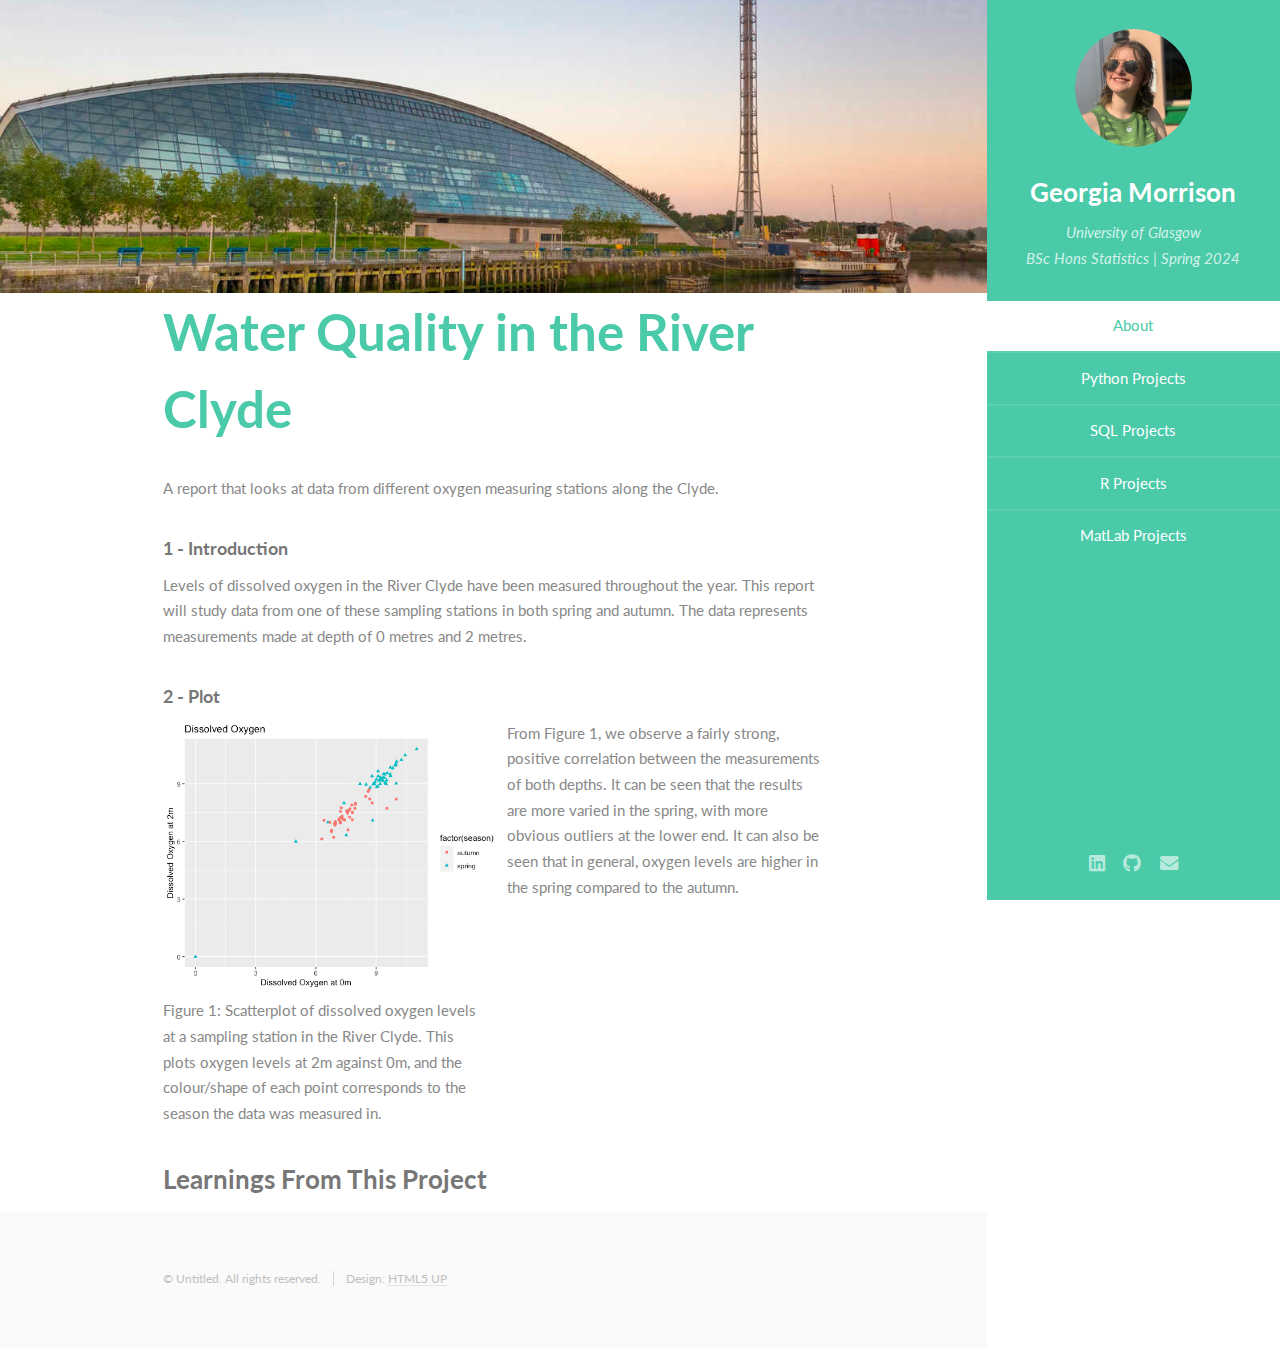
==== clyde-water-quality.html @ db546de6 "Update clyde-water-quality.html" ====
<!DOCTYPE HTML>
<!--
	Read Only by HTML5 UP
	html5up.net | @ajlkn
	Free for personal and commercial use under the CCA 3.0 license (html5up.net/license)
-->
<html>
	<head>
		<title>Coding Portfolio</title>
		<meta charset="utf-8" />
		<meta name="viewport" content="width=device-width, initial-scale=1, user-scalable=no" />
		<link rel="stylesheet" href="assets/css/main.css" />
	</head>
	<body class="is-preload">

		<!-- Header -->
			<section id="header">
				<header>
					<span class="image avatar"><img src="images/IMG_6879.jpeg" alt="" /></span>
					<h1 id="logo"><a href="#">Georgia Morrison</a></h1>
					<p>University of Glasgow<br />
					BSc Hons Statistics | Spring 2024</p>
				</header>
				<nav id="nav">
					<ul>
						<li><a href="index.html" class="active">About</a></li>
						<li><a href="index.html">Python Projects</a></li>
						<li><a href="index.html">SQL Projects</a></li>
						<li><a href="index.html">R Projects</a></li>
						<li><a href="index.html">MatLab Projects</a></li>
					</ul>
				</nav>
				<footer>
					<ul class="icons">
						<li><a href="https://www.linkedin.com/in/georgia-morrison-3302131ba/" class="icon brands fa-linkedin"><span class="label">LinkedIn</span></a></li>
						<li><a href="https://github.com/georgia-morrison" class="icon brands fa-github"><span class="label">Github</span></a></li>
						<li><a href="mailto:georgia.morrison25@icloud.com" class="icon solid fa-envelope"><span class="label">Email</span></a></li>
					</ul>
				</footer>
			</section>

		<!-- Wrapper -->
			<div id="wrapper">

				<!-- Main -->
					<div id="main">

						<!-- One -->
							<div class="image main" data-position="center">
								<img src="images/clyde.jpg" alt="" />
							</div>
							<div class="container">
								<header class="major">
									<h2>Water Quality in the River Clyde</h2>
								</header>
								<p>A report that looks at data from different oxygen measuring stations along the Clyde.</p>
                
								<h4>1 - Introduction</h4>
								<p>Levels of dissolved oxygen in the River Clyde have been measured throughout the year. This report will study data from one of these sampling stations in both spring and autumn. The data represents measurements made at depth of 0 metres and 2 metres.</p>
								
								<h4>2 - Plot</h4>
								<div style="width: 100%; overflow: hidden;">
								     <div style="width: 48%; float: left;"> 
									     <img height=270 src="images/0m by 2m.png">
									     <p>Figure 1: Scatterplot of dissolved oxygen levels at a sampling station in the River Clyde. This plots oxygen levels at 2m against 0m, and the colour/shape of each point corresponds to the season the data was measured in.</p>
									</div>
								     <div style="margin-left: 52%;"> 
									     <p>From Figure 1, we observe a fairly strong, positive correlation between the measurements of both depths. It can be seen that the results are more varied in the spring, with more obvious outliers at the lower end. It can also be seen that in general, oxygen levels are higher in the spring compared to the autumn.</p>
									 </div>
								</div>
								
	
								<h3>Learnings From This Project</h3>
								
							</div>
						</section>

						
			

						<!-- Five -->
						<!--
							<section id="five">
								<div class="container">
									<h3>Elements</h3>

									<section>
										<h4>Text</h4>
										<p>This is <b>bold</b> and this is <strong>strong</strong>. This is <i>italic</i> and this is <em>emphasized</em>.
										This is <sup>superscript</sup> text and this is <sub>subscript</sub> text.
										This is <u>underlined</u> and this is code: <code>for (;;) { ... }</code>. Finally, <a href="#">this is a link</a>.</p>
										<hr />
										<header>
											<h4>Heading with a Subtitle</h4>
											<p>Lorem ipsum dolor sit amet nullam id egestas urna aliquam</p>
										</header>
										<p>Nunc lacinia ante nunc ac lobortis. Interdum adipiscing gravida odio porttitor sem non mi integer non faucibus ornare mi ut ante amet placerat aliquet. Volutpat eu sed ante lacinia sapien lorem accumsan varius montes viverra nibh in adipiscing blandit tempus accumsan.</p>
										<header>
											<h5>Heading with a Subtitle</h5>
											<p>Lorem ipsum dolor sit amet nullam id egestas urna aliquam</p>
										</header>
										<p>Nunc lacinia ante nunc ac lobortis. Interdum adipiscing gravida odio porttitor sem non mi integer non faucibus ornare mi ut ante amet placerat aliquet. Volutpat eu sed ante lacinia sapien lorem accumsan varius montes viverra nibh in adipiscing blandit tempus accumsan.</p>
										<hr />
										<h2>Heading Level 2</h2>
										<h3>Heading Level 3</h3>
										<h4>Heading Level 4</h4>
										<h5>Heading Level 5</h5>
										<h6>Heading Level 6</h6>
										<hr />
										<h5>Blockquote</h5>
										<blockquote>Fringilla nisl. Donec accumsan interdum nisi, quis tincidunt felis sagittis eget tempus euismod. Vestibulum ante ipsum primis in faucibus vestibulum. Blandit adipiscing eu felis iaculis volutpat ac adipiscing accumsan faucibus. Vestibulum ante ipsum primis in faucibus lorem ipsum dolor sit amet nullam adipiscing eu felis.</blockquote>
										<h5>Preformatted</h5>
										<pre><code>i = 0;

while (!deck.isInOrder()) {
    print 'Iteration ' + i;
    deck.shuffle();
    i++;
}

print 'It took ' + i + ' iterations to sort the deck.';</code></pre>
									</section>

									<section>
										<h4>Lists</h4>
										<div class="row">
											<div class="col-6 col-12-xsmall">
												<h5>Unordered</h5>
												<ul>
													<li>Dolor pulvinar etiam magna etiam.</li>
													<li>Sagittis adipiscing lorem eleifend.</li>
													<li>Felis enim feugiat dolore viverra.</li>
												</ul>
												<h5>Alternate</h5>
												<ul class="alt">
													<li>Dolor pulvinar etiam magna etiam.</li>
													<li>Sagittis adipiscing lorem eleifend.</li>
													<li>Felis enim feugiat dolore viverra.</li>
												</ul>
											</div>
											<div class="col-6 col-12-xsmall">
												<h5>Ordered</h5>
												<ol>
													<li>Dolor pulvinar etiam magna etiam.</li>
													<li>Etiam vel felis at lorem sed viverra.</li>
													<li>Felis enim feugiat dolore viverra.</li>
													<li>Dolor pulvinar etiam magna etiam.</li>
													<li>Etiam vel felis at lorem sed viverra.</li>
													<li>Felis enim feugiat dolore viverra.</li>
												</ol>
												<h5>Icons</h5>
												<ul class="icons">
													<li><a href="#" class="icon brands fa-twitter"><span class="label">Twitter</span></a></li>
													<li><a href="#" class="icon brands fa-facebook-f"><span class="label">Facebook</span></a></li>
													<li><a href="#" class="icon brands fa-instagram"><span class="label">Instagram</span></a></li>
													<li><a href="#" class="icon brands fa-github"><span class="label">Github</span></a></li>
													<li><a href="#" class="icon brands fa-dribbble"><span class="label">Dribbble</span></a></li>
													<li><a href="#" class="icon brands fa-tumblr"><span class="label">Tumblr</span></a></li>
												</ul>
											</div>
										</div>
										<h5>Actions</h5>
										<ul class="actions">
											<li><a href="#" class="button primary">Default</a></li>
											<li><a href="#" class="button">Default</a></li>
											<li><a href="#" class="button alt">Default</a></li>
										</ul>
										<ul class="actions small">
											<li><a href="#" class="button primary small">Small</a></li>
											<li><a href="#" class="button small">Small</a></li>
											<li><a href="#" class="button alt small">Small</a></li>
										</ul>
										<div class="row">
											<div class="col-3 col-6-medium col-12-xsmall">
												<ul class="actions stacked">
													<li><a href="#" class="button primary">Default</a></li>
													<li><a href="#" class="button">Default</a></li>
													<li><a href="#" class="button alt">Default</a></li>
												</ul>
											</div>
											<div class="col-3 col-6 col-12-xsmall">
												<ul class="actions stacked">
													<li><a href="#" class="button primary small">Small</a></li>
													<li><a href="#" class="button small">Small</a></li>
													<li><a href="#" class="button alt small">Small</a></li>
												</ul>
											</div>
											<div class="col-3 col-6-medium col-12-xsmall">
												<ul class="actions stacked">
													<li><a href="#" class="button primary fit">Default</a></li>
													<li><a href="#" class="button fit">Default</a></li>
													<li><a href="#" class="button alt fit">Default</a></li>
												</ul>
											</div>
											<div class="col-3 col-6-medium col-12-xsmall">
												<ul class="actions stacked">
													<li><a href="#" class="button primary small fit">Small</a></li>
													<li><a href="#" class="button small fit">Small</a></li>
													<li><a href="#" class="button alt small fit">Small</a></li>
												</ul>
											</div>
										</div>
									</section>

									<section>
										<h4>Table</h4>
										<h5>Default</h5>
										<div class="table-wrapper">
											<table>
												<thead>
													<tr>
														<th>Name</th>
														<th>Description</th>
														<th>Price</th>
													</tr>
												</thead>
												<tbody>
													<tr>
														<td>Item One</td>
														<td>Ante turpis integer aliquet porttitor.</td>
														<td>29.99</td>
													</tr>
													<tr>
														<td>Item Two</td>
														<td>Vis ac commodo adipiscing arcu aliquet.</td>
														<td>19.99</td>
													</tr>
													<tr>
														<td>Item Three</td>
														<td> Morbi faucibus arcu accumsan lorem.</td>
														<td>29.99</td>
													</tr>
													<tr>
														<td>Item Four</td>
														<td>Vitae integer tempus condimentum.</td>
														<td>19.99</td>
													</tr>
													<tr>
														<td>Item Five</td>
														<td>Ante turpis integer aliquet porttitor.</td>
														<td>29.99</td>
													</tr>
												</tbody>
												<tfoot>
													<tr>
														<td colspan="2"></td>
														<td>100.00</td>
													</tr>
												</tfoot>
											</table>
										</div>

										<h5>Alternate</h5>
										<div class="table-wrapper">
											<table class="alt">
												<thead>
													<tr>
														<th>Name</th>
														<th>Description</th>
														<th>Price</th>
													</tr>
												</thead>
												<tbody>
													<tr>
														<td>Item One</td>
														<td>Ante turpis integer aliquet porttitor.</td>
														<td>29.99</td>
													</tr>
													<tr>
														<td>Item Two</td>
														<td>Vis ac commodo adipiscing arcu aliquet.</td>
														<td>19.99</td>
													</tr>
													<tr>
														<td>Item Three</td>
														<td> Morbi faucibus arcu accumsan lorem.</td>
														<td>29.99</td>
													</tr>
													<tr>
														<td>Item Four</td>
														<td>Vitae integer tempus condimentum.</td>
														<td>19.99</td>
													</tr>
													<tr>
														<td>Item Five</td>
														<td>Ante turpis integer aliquet porttitor.</td>
														<td>29.99</td>
													</tr>
												</tbody>
												<tfoot>
													<tr>
														<td colspan="2"></td>
														<td>100.00</td>
													</tr>
												</tfoot>
											</table>
										</div>
									</section>

									<section>
										<h4>Buttons</h4>
										<ul class="actions">
											<li><a href="#" class="button primary">Primary</a></li>
											<li><a href="#" class="button">Default</a></li>
											<li><a href="#" class="button alt">Alternate</a></li>
										</ul>
										<ul class="actions">
											<li><a href="#" class="button primary large">Large</a></li>
											<li><a href="#" class="button">Default</a></li>
											<li><a href="#" class="button alt small">Small</a></li>
										</ul>
										<ul class="actions fit">
											<li><a href="#" class="button primary fit">Fit</a></li>
											<li><a href="#" class="button fit">Fit</a></li>
											<li><a href="#" class="button alt fit">Fit</a></li>
										</ul>
										<ul class="actions fit small">
											<li><a href="#" class="button primary fit small">Fit + Small</a></li>
											<li><a href="#" class="button fit small">Fit + Small</a></li>
											<li><a href="#" class="button alt fit small">Fit + Small</a></li>
										</ul>
										<ul class="actions">
											<li><a href="#" class="button primary icon solid fa-download">Icon</a></li>
											<li><a href="#" class="button icon solid fa-download">Icon</a></li>
											<li><a href="#" class="button alt icon solid fa-check">Icon</a></li>
										</ul>
										<ul class="actions">
											<li><span class="button primary disabled">Primary</span></li>
											<li><span class="button disabled">Default</span></li>
											<li><span class="button alt disabled">Alternate</span></li>
										</ul>
									</section>

									<section>
										<h4>Form</h4>
										<form method="post" action="#">
											<div class="row gtr-uniform">
												<div class="col-6 col-12-xsmall">
													<input type="text" name="demo-name" id="demo-name" value="" placeholder="Name" />
												</div>
												<div class="col-6 col-12-xsmall">
													<input type="email" name="demo-email" id="demo-email" value="" placeholder="Email" />
												</div>
												<div class="col-12">
													<select name="demo-category" id="demo-category">
														<option value="">- Category -</option>
														<option value="1">Manufacturing</option>
														<option value="1">Shipping</option>
														<option value="1">Administration</option>
														<option value="1">Human Resources</option>
													</select>
												</div>
												<div class="col-4 col-12-medium">
													<input type="radio" id="demo-priority-low" name="demo-priority" checked>
													<label for="demo-priority-low">Low Priority</label>
												</div>
												<div class="col-4 col-12-medium">
													<input type="radio" id="demo-priority-normal" name="demo-priority">
													<label for="demo-priority-normal">Normal Priority</label>
												</div>
												<div class="col-4 col-12-medium">
													<input type="radio" id="demo-priority-high" name="demo-priority">
													<label for="demo-priority-high">High Priority</label>
												</div>
												<div class="col-6 col-12-medium">
													<input type="checkbox" id="demo-copy" name="demo-copy">
													<label for="demo-copy">Email me a copy of this message</label>
												</div>
												<div class="col-6 col-12-medium">
													<input type="checkbox" id="demo-human" name="demo-human" checked>
													<label for="demo-human">I am a human and not a robot</label>
												</div>
												<div class="col-12">
													<textarea name="demo-message" id="demo-message" placeholder="Enter your message" rows="6"></textarea>
												</div>
												<div class="col-12">
													<ul class="actions">
														<li><input type="submit" value="Send Message" /></li>
														<li><input type="reset" value="Reset" class="alt" /></li>
													</ul>
												</div>
											</div>
										</form>
									</section>

									<section>
										<h4>Image</h4>
										<h5>Fit</h5>
										<span class="image fit"><img src="images/banner.jpg" alt="" /></span>
										<div class="box alt">
											<div class="row gtr-50 gtr-uniform">
												<div class="col-4"><span class="image fit"><img src="images/pic01.jpg" alt="" /></span></div>
												<div class="col-4"><span class="image fit"><img src="images/pic02.jpg" alt="" /></span></div>
												<div class="col-4"><span class="image fit"><img src="images/pic03.jpg" alt="" /></span></div>
												<div class="col-4"><span class="image fit"><img src="images/pic02.jpg" alt="" /></span></div>
												<div class="col-4"><span class="image fit"><img src="images/pic03.jpg" alt="" /></span></div>
												<div class="col-4"><span class="image fit"><img src="images/pic01.jpg" alt="" /></span></div>
												<div class="col-4"><span class="image fit"><img src="images/pic03.jpg" alt="" /></span></div>
												<div class="col-4"><span class="image fit"><img src="images/pic01.jpg" alt="" /></span></div>
												<div class="col-4"><span class="image fit"><img src="images/pic02.jpg" alt="" /></span></div>
											</div>
										</div>
										<h5>Left &amp; Right</h5>
										<p><span class="image left"><img src="images/avatar.jpg" alt="" /></span>Fringilla nisl. Donec accumsan interdum nisi, quis tincidunt felis sagittis eget. tempus euismod. Vestibulum ante ipsum primis in faucibus vestibulum. Blandit adipiscing eu felis iaculis volutpat ac adipiscing accumsan eu faucibus. Integer ac pellentesque praesent tincidunt felis sagittis eget. tempus euismod. Vestibulum ante ipsum primis in faucibus vestibulum. Blandit adipiscing eu felis iaculis volutpat ac adipiscing accumsan eu faucibus. Integer ac pellentesque praesent. Donec accumsan interdum nisi, quis tincidunt felis sagittis eget. tempus euismod. Vestibulum ante ipsum primis in faucibus vestibulum. Blandit adipiscing eu felis iaculis volutpat ac adipiscing accumsan eu faucibus. Integer ac pellentesque praesent tincidunt felis sagittis eget. tempus euismod. Vestibulum ante ipsum primis in faucibus vestibulum. Blandit adipiscing eu felis iaculis volutpat ac adipiscing accumsan eu faucibus. Integer ac pellentesque praesent.</p>
										<p><span class="image right"><img src="images/avatar.jpg" alt="" /></span>Fringilla nisl. Donec accumsan interdum nisi, quis tincidunt felis sagittis eget. tempus euismod. Vestibulum ante ipsum primis in faucibus vestibulum. Blandit adipiscing eu felis iaculis volutpat ac adipiscing accumsan eu faucibus. Integer ac pellentesque praesent tincidunt felis sagittis eget. tempus euismod. Vestibulum ante ipsum primis in faucibus vestibulum. Blandit adipiscing eu felis iaculis volutpat ac adipiscing accumsan eu faucibus. Integer ac pellentesque praesent. Donec accumsan interdum nisi, quis tincidunt felis sagittis eget. tempus euismod. Vestibulum ante ipsum primis in faucibus vestibulum. Blandit adipiscing eu felis iaculis volutpat ac adipiscing accumsan eu faucibus. Integer ac pellentesque praesent tincidunt felis sagittis eget. tempus euismod. Vestibulum ante ipsum primis in faucibus vestibulum. Blandit adipiscing eu felis iaculis volutpat ac adipiscing accumsan eu faucibus. Integer ac pellentesque praesent.</p>
									</section>

								</div>
							</section>
						-->

					</div>

				<!-- Footer -->
					<section id="footer">
						<div class="container">
							<ul class="copyright">
								<li>&copy; Untitled. All rights reserved.</li><li>Design: <a href="http://html5up.net">HTML5 UP</a></li>
							</ul>
						</div>
					</section>

			</div>

		<!-- Scripts -->
			<script src="assets/js/jquery.min.js"></script>
			<script src="assets/js/jquery.scrollex.min.js"></script>
			<script src="assets/js/jquery.scrolly.min.js"></script>
			<script src="assets/js/browser.min.js"></script>
			<script src="assets/js/breakpoints.min.js"></script>
			<script src="assets/js/util.js"></script>
			<script src="assets/js/main.js"></script>

	</body>
</html>
---- assets/css/main.css ----
@import url("fontawesome-all.min.css");
@import url("https://fonts.googleapis.com/css?family=Lato:400,400italic,700,700italic|Source+Code+Pro:400");

/*
	Read Only by HTML5 UP
	html5up.net | @ajlkn
	Free for personal and commercial use under the CCA 3.0 license (html5up.net/license)
*/

html, body, div, span, applet, object,
iframe, h1, h2, h3, h4, h5, h6, p, blockquote,
pre, a, abbr, acronym, address, big, cite,
code, del, dfn, em, img, ins, kbd, q, s, samp,
small, strike, strong, sub, sup, tt, var, b,
u, i, center, dl, dt, dd, ol, ul, li, fieldset,
form, label, legend, table, caption, tbody,
tfoot, thead, tr, th, td, article, aside,
canvas, details, embed, figure, figcaption,
footer, header, hgroup, menu, nav, output, ruby,
section, summary, time, mark, audio, video {
	margin: 0;
	padding: 0;
	border: 0;
	font-size: 100%;
	font: inherit;
	vertical-align: baseline;}

article, aside, details, figcaption, figure,
footer, header, hgroup, menu, nav, section {
	display: block;}

body {
	line-height: 1;
}

ol, ul {
	list-style: none;
}

blockquote, q {
	quotes: none;
}

	blockquote:before, blockquote:after, q:before, q:after {
		content: '';
		content: none;
	}

table {
	border-collapse: collapse;
	border-spacing: 0;
}

body {
	-webkit-text-size-adjust: none;
}

mark {
	background-color: transparent;
	color: inherit;
}

input::-moz-focus-inner {
	border: 0;
	padding: 0;
}

input, select, textarea {
	-moz-appearance: none;
	-webkit-appearance: none;
	-ms-appearance: none;
	appearance: none;
}

/* Basic */

	html {
		box-sizing: border-box;
	}

	*, *:before, *:after {
		box-sizing: inherit;
	}

	body {
		background: #fff;
	}

		body.is-preload *, body.is-preload *:before, body.is-preload *:after {
			-moz-animation: none !important;
			-webkit-animation: none !important;
			-ms-animation: none !important;
			animation: none !important;
			-moz-transition: none !important;
			-webkit-transition: none !important;
			-ms-transition: none !important;
			transition: none !important;
		}

	body, input, select, textarea {
		color: #888;
		font-family: "Lato", sans-serif;
		font-size: 16pt;
		font-weight: 400;
		line-height: 1.75em;
	}

	a {
		-moz-transition: color 0.2s ease-in-out, border-color 0.2s ease-in-out;
		-webkit-transition: color 0.2s ease-in-out, border-color 0.2s ease-in-out;
		-ms-transition: color 0.2s ease-in-out, border-color 0.2s ease-in-out;
		transition: color 0.2s ease-in-out, border-color 0.2s ease-in-out;
		border-bottom: solid 1px #e4e4e4;
		color: inherit;
		text-decoration: none;
	}

		a:hover {
			border-bottom-color: transparent;
			color: #4acaa8 !important;
		}

	strong, b {
		color: #777;
		font-weight: 700;
	}

	em, i {
		font-style: italic;
	}

	p {
		margin: 0 0 2.25em 0;
	}

	h1, h2, h3, h4, h5, h6 {
		color: #777;
		font-weight: 700;
		line-height: 1em;
		margin: 0 0 0.5625em 0;
	}

		h1 a, h2 a, h3 a, h4 a, h5 a, h6 a {
			border: 0;
			color: inherit;
			text-decoration: none;
		}

	h2 {
		font-size: 2em;
		line-height: 1.5em;
	}

	h3 {
		font-size: 1.75em;
		line-height: 1.5em;
	}

	h4 {
		font-size: 1.25em;
		line-height: 1.5em;
	}

	h5 {
		font-size: 0.9em;
		line-height: 1.5em;
	}

	h6 {
		font-size: 0.7em;
		line-height: 1.5em;
	}

	sub {
		font-size: 0.8em;
		position: relative;
		top: 0.5em;
	}

	sup {
		font-size: 0.8em;
		position: relative;
		top: -0.5em;
	}

	hr {
		border: 0;
		border-bottom: solid 2px #f4f4f4;
		margin: 2.25em 0;
	}

		hr.major {
			margin: 3.375em 0;
		}

	blockquote {
		border-left: solid 8px #e4e4e4;
		font-style: italic;
		margin: 0 0 2.25em 0;
		padding: 0.5em 0 0.5em 2em;
	}

	code {
		background: #555;
		border-radius: 5px;
		color: #fff;
		font-family: "Source Code Pro", monospace;
		font-size: 0.9em;
		margin: 0 0.25em;
		padding: 0.25em 0.65em;
	}

	pre {
		font-family: "Source Code Pro", monospace;
		font-size: 0.9em;
		margin: 0 0 2.25em 0;
	}

		pre code {
			-webkit-overflow-scrolling: touch;
			display: block;
			line-height: 1.5em;
			overflow-x: auto;
			padding: 1em 1.5em;
		}

	.align-left {
		text-align: left;
	}

	.align-center {
		text-align: center;
	}

	.align-right {
		text-align: right;
	}

/* Row */

	.row {
		display: flex;
		flex-wrap: wrap;
		box-sizing: border-box;
		align-items: stretch;
	}

		.row > * {
			box-sizing: border-box;
		}

		.row.gtr-uniform > * > :last-child {
			margin-bottom: 0;
		}

		.row.aln-left {
			justify-content: flex-start;
		}

		.row.aln-center {
			justify-content: center;
		}

		.row.aln-right {
			justify-content: flex-end;
		}

		.row.aln-top {
			align-items: flex-start;
		}

		.row.aln-middle {
			align-items: center;
		}

		.row.aln-bottom {
			align-items: flex-end;
		}

		.row > .imp {
			order: -1;
		}

		.row > .col-1 {
			width: 8.33333%;
		}

		.row > .off-1 {
			margin-left: 8.33333%;
		}

		.row > .col-2 {
			width: 16.66667%;
		}

		.row > .off-2 {
			margin-left: 16.66667%;
		}

		.row > .col-3 {
			width: 25%;
		}

		.row > .off-3 {
			margin-left: 25%;
		}

		.row > .col-4 {
			width: 33.33333%;
		}

		.row > .off-4 {
			margin-left: 33.33333%;
		}

		.row > .col-5 {
			width: 41.66667%;
		}

		.row > .off-5 {
			margin-left: 41.66667%;
		}

		.row > .col-6 {
			width: 50%;
		}

		.row > .off-6 {
			margin-left: 50%;
		}

		.row > .col-7 {
			width: 58.33333%;
		}

		.row > .off-7 {
			margin-left: 58.33333%;
		}

		.row > .col-8 {
			width: 66.66667%;
		}

		.row > .off-8 {
			margin-left: 66.66667%;
		}

		.row > .col-9 {
			width: 75%;
		}

		.row > .off-9 {
			margin-left: 75%;
		}

		.row > .col-10 {
			width: 83.33333%;
		}

		.row > .off-10 {
			margin-left: 83.33333%;
		}

		.row > .col-11 {
			width: 91.66667%;
		}

		.row > .off-11 {
			margin-left: 91.66667%;
		}

		.row > .col-12 {
			width: 100%;
		}

		.row > .off-12 {
			margin-left: 100%;
		}

		.row.gtr-0 {
			margin-top: 0;
			margin-left: 0em;
		}

			.row.gtr-0 > * {
				padding: 0 0 0 0em;
			}

			.row.gtr-0.gtr-uniform {
				margin-top: 0em;
			}

				.row.gtr-0.gtr-uniform > * {
					padding-top: 0em;
				}

		.row.gtr-25 {
			margin-top: 0;
			margin-left: -0.5em;
		}

			.row.gtr-25 > * {
				padding: 0 0 0 0.5em;
			}

			.row.gtr-25.gtr-uniform {
				margin-top: -0.5em;
			}

				.row.gtr-25.gtr-uniform > * {
					padding-top: 0.5em;
				}

		.row.gtr-50 {
			margin-top: 0;
			margin-left: -1em;
		}

			.row.gtr-50 > * {
				padding: 0 0 0 1em;
			}

			.row.gtr-50.gtr-uniform {
				margin-top: -1em;
			}

				.row.gtr-50.gtr-uniform > * {
					padding-top: 1em;
				}

		.row {
			margin-top: 0;
			margin-left: -2em;
		}

			.row > * {
				padding: 0 0 0 2em;
			}

			.row.gtr-uniform {
				margin-top: -2em;
			}

				.row.gtr-uniform > * {
					padding-top: 2em;
				}

		.row.gtr-150 {
			margin-top: 0;
			margin-left: -3em;
		}

			.row.gtr-150 > * {
				padding: 0 0 0 3em;
			}

			.row.gtr-150.gtr-uniform {
				margin-top: -3em;
			}

				.row.gtr-150.gtr-uniform > * {
					padding-top: 3em;
				}

		.row.gtr-200 {
			margin-top: 0;
			margin-left: -4em;
		}

			.row.gtr-200 > * {
				padding: 0 0 0 4em;
			}

			.row.gtr-200.gtr-uniform {
				margin-top: -4em;
			}

				.row.gtr-200.gtr-uniform > * {
					padding-top: 4em;
				}

		@media screen and (max-width: 1680px) {

			.row {
				display: flex;
				flex-wrap: wrap;
				box-sizing: border-box;
				align-items: stretch;
			}

				.row > * {
					box-sizing: border-box;
				}

				.row.gtr-uniform > * > :last-child {
					margin-bottom: 0;
				}

				.row.aln-left {
					justify-content: flex-start;
				}

				.row.aln-center {
					justify-content: center;
				}

				.row.aln-right {
					justify-content: flex-end;
				}

				.row.aln-top {
					align-items: flex-start;
				}

				.row.aln-middle {
					align-items: center;
				}

				.row.aln-bottom {
					align-items: flex-end;
				}

				.row > .imp-xlarge {
					order: -1;
				}

				.row > .col-1-xlarge {
					width: 8.33333%;
				}

				.row > .off-1-xlarge {
					margin-left: 8.33333%;
				}

				.row > .col-2-xlarge {
					width: 16.66667%;
				}

				.row > .off-2-xlarge {
					margin-left: 16.66667%;
				}

				.row > .col-3-xlarge {
					width: 25%;
				}

				.row > .off-3-xlarge {
					margin-left: 25%;
				}

				.row > .col-4-xlarge {
					width: 33.33333%;
				}

				.row > .off-4-xlarge {
					margin-left: 33.33333%;
				}

				.row > .col-5-xlarge {
					width: 41.66667%;
				}

				.row > .off-5-xlarge {
					margin-left: 41.66667%;
				}

				.row > .col-6-xlarge {
					width: 50%;
				}

				.row > .off-6-xlarge {
					margin-left: 50%;
				}

				.row > .col-7-xlarge {
					width: 58.33333%;
				}

				.row > .off-7-xlarge {
					margin-left: 58.33333%;
				}

				.row > .col-8-xlarge {
					width: 66.66667%;
				}

				.row > .off-8-xlarge {
					margin-left: 66.66667%;
				}

				.row > .col-9-xlarge {
					width: 75%;
				}

				.row > .off-9-xlarge {
					margin-left: 75%;
				}

				.row > .col-10-xlarge {
					width: 83.33333%;
				}

				.row > .off-10-xlarge {
					margin-left: 83.33333%;
				}

				.row > .col-11-xlarge {
					width: 91.66667%;
				}

				.row > .off-11-xlarge {
					margin-left: 91.66667%;
				}

				.row > .col-12-xlarge {
					width: 100%;
				}

				.row > .off-12-xlarge {
					margin-left: 100%;
				}

				.row.gtr-0 {
					margin-top: 0;
					margin-left: 0em;
				}

					.row.gtr-0 > * {
						padding: 0 0 0 0em;
					}

					.row.gtr-0.gtr-uniform {
						margin-top: 0em;
					}

						.row.gtr-0.gtr-uniform > * {
							padding-top: 0em;
						}

				.row.gtr-25 {
					margin-top: 0;
					margin-left: -0.5em;
				}

					.row.gtr-25 > * {
						padding: 0 0 0 0.5em;
					}

					.row.gtr-25.gtr-uniform {
						margin-top: -0.5em;
					}

						.row.gtr-25.gtr-uniform > * {
							padding-top: 0.5em;
						}

				.row.gtr-50 {
					margin-top: 0;
					margin-left: -1em;
				}

					.row.gtr-50 > * {
						padding: 0 0 0 1em;
					}

					.row.gtr-50.gtr-uniform {
						margin-top: -1em;
					}

						.row.gtr-50.gtr-uniform > * {
							padding-top: 1em;
						}

				.row {
					margin-top: 0;
					margin-left: -2em;
				}

					.row > * {
						padding: 0 0 0 2em;
					}

					.row.gtr-uniform {
						margin-top: -2em;
					}

						.row.gtr-uniform > * {
							padding-top: 2em;
						}

				.row.gtr-150 {
					margin-top: 0;
					margin-left: -3em;
				}

					.row.gtr-150 > * {
						padding: 0 0 0 3em;
					}

					.row.gtr-150.gtr-uniform {
						margin-top: -3em;
					}

						.row.gtr-150.gtr-uniform > * {
							padding-top: 3em;
						}

				.row.gtr-200 {
					margin-top: 0;
					margin-left: -4em;
				}

					.row.gtr-200 > * {
						padding: 0 0 0 4em;
					}

					.row.gtr-200.gtr-uniform {
						margin-top: -4em;
					}

						.row.gtr-200.gtr-uniform > * {
							padding-top: 4em;
						}

		}

		@media screen and (max-width: 1280px) {

			.row {
				display: flex;
				flex-wrap: wrap;
				box-sizing: border-box;
				align-items: stretch;
			}

				.row > * {
					box-sizing: border-box;
				}

				.row.gtr-uniform > * > :last-child {
					margin-bottom: 0;
				}

				.row.aln-left {
					justify-content: flex-start;
				}

				.row.aln-center {
					justify-content: center;
				}

				.row.aln-right {
					justify-content: flex-end;
				}

				.row.aln-top {
					align-items: flex-start;
				}

				.row.aln-middle {
					align-items: center;
				}

				.row.aln-bottom {
					align-items: flex-end;
				}

				.row > .imp-large {
					order: -1;
				}

				.row > .col-1-large {
					width: 8.33333%;
				}

				.row > .off-1-large {
					margin-left: 8.33333%;
				}

				.row > .col-2-large {
					width: 16.66667%;
				}

				.row > .off-2-large {
					margin-left: 16.66667%;
				}

				.row > .col-3-large {
					width: 25%;
				}

				.row > .off-3-large {
					margin-left: 25%;
				}

				.row > .col-4-large {
					width: 33.33333%;
				}

				.row > .off-4-large {
					margin-left: 33.33333%;
				}

				.row > .col-5-large {
					width: 41.66667%;
				}

				.row > .off-5-large {
					margin-left: 41.66667%;
				}

				.row > .col-6-large {
					width: 50%;
				}

				.row > .off-6-large {
					margin-left: 50%;
				}

				.row > .col-7-large {
					width: 58.33333%;
				}

				.row > .off-7-large {
					margin-left: 58.33333%;
				}

				.row > .col-8-large {
					width: 66.66667%;
				}

				.row > .off-8-large {
					margin-left: 66.66667%;
				}

				.row > .col-9-large {
					width: 75%;
				}

				.row > .off-9-large {
					margin-left: 75%;
				}

				.row > .col-10-large {
					width: 83.33333%;
				}

				.row > .off-10-large {
					margin-left: 83.33333%;
				}

				.row > .col-11-large {
					width: 91.66667%;
				}

				.row > .off-11-large {
					margin-left: 91.66667%;
				}

				.row > .col-12-large {
					width: 100%;
				}

				.row > .off-12-large {
					margin-left: 100%;
				}

				.row.gtr-0 {
					margin-top: 0;
					margin-left: 0em;
				}

					.row.gtr-0 > * {
						padding: 0 0 0 0em;
					}

					.row.gtr-0.gtr-uniform {
						margin-top: 0em;
					}

						.row.gtr-0.gtr-uniform > * {
							padding-top: 0em;
						}

				.row.gtr-25 {
					margin-top: 0;
					margin-left: -0.375em;
				}

					.row.gtr-25 > * {
						padding: 0 0 0 0.375em;
					}

					.row.gtr-25.gtr-uniform {
						margin-top: -0.375em;
					}

						.row.gtr-25.gtr-uniform > * {
							padding-top: 0.375em;
						}

				.row.gtr-50 {
					margin-top: 0;
					margin-left: -0.75em;
				}

					.row.gtr-50 > * {
						padding: 0 0 0 0.75em;
					}

					.row.gtr-50.gtr-uniform {
						margin-top: -0.75em;
					}

						.row.gtr-50.gtr-uniform > * {
							padding-top: 0.75em;
						}

				.row {
					margin-top: 0;
					margin-left: -1.5em;
				}

					.row > * {
						padding: 0 0 0 1.5em;
					}

					.row.gtr-uniform {
						margin-top: -1.5em;
					}

						.row.gtr-uniform > * {
							padding-top: 1.5em;
						}

				.row.gtr-150 {
					margin-top: 0;
					margin-left: -2.25em;
				}

					.row.gtr-150 > * {
						padding: 0 0 0 2.25em;
					}

					.row.gtr-150.gtr-uniform {
						margin-top: -2.25em;
					}

						.row.gtr-150.gtr-uniform > * {
							padding-top: 2.25em;
						}

				.row.gtr-200 {
					margin-top: 0;
					margin-left: -3em;
				}

					.row.gtr-200 > * {
						padding: 0 0 0 3em;
					}

					.row.gtr-200.gtr-uniform {
						margin-top: -3em;
					}

						.row.gtr-200.gtr-uniform > * {
							padding-top: 3em;
						}

		}

		@media screen and (max-width: 1024px) {

			.row {
				display: flex;
				flex-wrap: wrap;
				box-sizing: border-box;
				align-items: stretch;
			}

				.row > * {
					box-sizing: border-box;
				}

				.row.gtr-uniform > * > :last-child {
					margin-bottom: 0;
				}

				.row.aln-left {
					justify-content: flex-start;
				}

				.row.aln-center {
					justify-content: center;
				}

				.row.aln-right {
					justify-content: flex-end;
				}

				.row.aln-top {
					align-items: flex-start;
				}

				.row.aln-middle {
					align-items: center;
				}

				.row.aln-bottom {
					align-items: flex-end;
				}

				.row > .imp-medium {
					order: -1;
				}

				.row > .col-1-medium {
					width: 8.33333%;
				}

				.row > .off-1-medium {
					margin-left: 8.33333%;
				}

				.row > .col-2-medium {
					width: 16.66667%;
				}

				.row > .off-2-medium {
					margin-left: 16.66667%;
				}

				.row > .col-3-medium {
					width: 25%;
				}

				.row > .off-3-medium {
					margin-left: 25%;
				}

				.row > .col-4-medium {
					width: 33.33333%;
				}

				.row > .off-4-medium {
					margin-left: 33.33333%;
				}

				.row > .col-5-medium {
					width: 41.66667%;
				}

				.row > .off-5-medium {
					margin-left: 41.66667%;
				}

				.row > .col-6-medium {
					width: 50%;
				}

				.row > .off-6-medium {
					margin-left: 50%;
				}

				.row > .col-7-medium {
					width: 58.33333%;
				}

				.row > .off-7-medium {
					margin-left: 58.33333%;
				}

				.row > .col-8-medium {
					width: 66.66667%;
				}

				.row > .off-8-medium {
					margin-left: 66.66667%;
				}

				.row > .col-9-medium {
					width: 75%;
				}

				.row > .off-9-medium {
					margin-left: 75%;
				}

				.row > .col-10-medium {
					width: 83.33333%;
				}

				.row > .off-10-medium {
					margin-left: 83.33333%;
				}

				.row > .col-11-medium {
					width: 91.66667%;
				}

				.row > .off-11-medium {
					margin-left: 91.66667%;
				}

				.row > .col-12-medium {
					width: 100%;
				}

				.row > .off-12-medium {
					margin-left: 100%;
				}

				.row.gtr-0 {
					margin-top: 0;
					margin-left: 0em;
				}

					.row.gtr-0 > * {
						padding: 0 0 0 0em;
					}

					.row.gtr-0.gtr-uniform {
						margin-top: 0em;
					}

						.row.gtr-0.gtr-uniform > * {
							padding-top: 0em;
						}

				.row.gtr-25 {
					margin-top: 0;
					margin-left: -0.375em;
				}

					.row.gtr-25 > * {
						padding: 0 0 0 0.375em;
					}

					.row.gtr-25.gtr-uniform {
						margin-top: -0.375em;
					}

						.row.gtr-25.gtr-uniform > * {
							padding-top: 0.375em;
						}

				.row.gtr-50 {
					margin-top: 0;
					margin-left: -0.75em;
				}

					.row.gtr-50 > * {
						padding: 0 0 0 0.75em;
					}

					.row.gtr-50.gtr-uniform {
						margin-top: -0.75em;
					}

						.row.gtr-50.gtr-uniform > * {
							padding-top: 0.75em;
						}

				.row {
					margin-top: 0;
					margin-left: -1.5em;
				}

					.row > * {
						padding: 0 0 0 1.5em;
					}

					.row.gtr-uniform {
						margin-top: -1.5em;
					}

						.row.gtr-uniform > * {
							padding-top: 1.5em;
						}

				.row.gtr-150 {
					margin-top: 0;
					margin-left: -2.25em;
				}

					.row.gtr-150 > * {
						padding: 0 0 0 2.25em;
					}

					.row.gtr-150.gtr-uniform {
						margin-top: -2.25em;
					}

						.row.gtr-150.gtr-uniform > * {
							padding-top: 2.25em;
						}

				.row.gtr-200 {
					margin-top: 0;
					margin-left: -3em;
				}

					.row.gtr-200 > * {
						padding: 0 0 0 3em;
					}

					.row.gtr-200.gtr-uniform {
						margin-top: -3em;
					}

						.row.gtr-200.gtr-uniform > * {
							padding-top: 3em;
						}

		}

		@media screen and (max-width: 736px) {

			.row {
				display: flex;
				flex-wrap: wrap;
				box-sizing: border-box;
				align-items: stretch;
			}

				.row > * {
					box-sizing: border-box;
				}

				.row.gtr-uniform > * > :last-child {
					margin-bottom: 0;
				}

				.row.aln-left {
					justify-content: flex-start;
				}

				.row.aln-center {
					justify-content: center;
				}

				.row.aln-right {
					justify-content: flex-end;
				}

				.row.aln-top {
					align-items: flex-start;
				}

				.row.aln-middle {
					align-items: center;
				}

				.row.aln-bottom {
					align-items: flex-end;
				}

				.row > .imp-small {
					order: -1;
				}

				.row > .col-1-small {
					width: 8.33333%;
				}

				.row > .off-1-small {
					margin-left: 8.33333%;
				}

				.row > .col-2-small {
					width: 16.66667%;
				}

				.row > .off-2-small {
					margin-left: 16.66667%;
				}

				.row > .col-3-small {
					width: 25%;
				}

				.row > .off-3-small {
					margin-left: 25%;
				}

				.row > .col-4-small {
					width: 33.33333%;
				}

				.row > .off-4-small {
					margin-left: 33.33333%;
				}

				.row > .col-5-small {
					width: 41.66667%;
				}

				.row > .off-5-small {
					margin-left: 41.66667%;
				}

				.row > .col-6-small {
					width: 50%;
				}

				.row > .off-6-small {
					margin-left: 50%;
				}

				.row > .col-7-small {
					width: 58.33333%;
				}

				.row > .off-7-small {
					margin-left: 58.33333%;
				}

				.row > .col-8-small {
					width: 66.66667%;
				}

				.row > .off-8-small {
					margin-left: 66.66667%;
				}

				.row > .col-9-small {
					width: 75%;
				}

				.row > .off-9-small {
					margin-left: 75%;
				}

				.row > .col-10-small {
					width: 83.33333%;
				}

				.row > .off-10-small {
					margin-left: 83.33333%;
				}

				.row > .col-11-small {
					width: 91.66667%;
				}

				.row > .off-11-small {
					margin-left: 91.66667%;
				}

				.row > .col-12-small {
					width: 100%;
				}

				.row > .off-12-small {
					margin-left: 100%;
				}

				.row.gtr-0 {
					margin-top: 0;
					margin-left: 0em;
				}

					.row.gtr-0 > * {
						padding: 0 0 0 0em;
					}

					.row.gtr-0.gtr-uniform {
						margin-top: 0em;
					}

						.row.gtr-0.gtr-uniform > * {
							padding-top: 0em;
						}

				.row.gtr-25 {
					margin-top: 0;
					margin-left: -0.3125em;
				}

					.row.gtr-25 > * {
						padding: 0 0 0 0.3125em;
					}

					.row.gtr-25.gtr-uniform {
						margin-top: -0.3125em;
					}

						.row.gtr-25.gtr-uniform > * {
							padding-top: 0.3125em;
						}

				.row.gtr-50 {
					margin-top: 0;
					margin-left: -0.625em;
				}

					.row.gtr-50 > * {
						padding: 0 0 0 0.625em;
					}

					.row.gtr-50.gtr-uniform {
						margin-top: -0.625em;
					}

						.row.gtr-50.gtr-uniform > * {
							padding-top: 0.625em;
						}

				.row {
					margin-top: 0;
					margin-left: -1.25em;
				}

					.row > * {
						padding: 0 0 0 1.25em;
					}

					.row.gtr-uniform {
						margin-top: -1.25em;
					}

						.row.gtr-uniform > * {
							padding-top: 1.25em;
						}

				.row.gtr-150 {
					margin-top: 0;
					margin-left: -1.875em;
				}

					.row.gtr-150 > * {
						padding: 0 0 0 1.875em;
					}

					.row.gtr-150.gtr-uniform {
						margin-top: -1.875em;
					}

						.row.gtr-150.gtr-uniform > * {
							padding-top: 1.875em;
						}

				.row.gtr-200 {
					margin-top: 0;
					margin-left: -2.5em;
				}

					.row.gtr-200 > * {
						padding: 0 0 0 2.5em;
					}

					.row.gtr-200.gtr-uniform {
						margin-top: -2.5em;
					}

						.row.gtr-200.gtr-uniform > * {
							padding-top: 2.5em;
						}

		}

		@media screen and (max-width: 480px) {

			.row {
				display: flex;
				flex-wrap: wrap;
				box-sizing: border-box;
				align-items: stretch;
			}

				.row > * {
					box-sizing: border-box;
				}

				.row.gtr-uniform > * > :last-child {
					margin-bottom: 0;
				}

				.row.aln-left {
					justify-content: flex-start;
				}

				.row.aln-center {
					justify-content: center;
				}

				.row.aln-right {
					justify-content: flex-end;
				}

				.row.aln-top {
					align-items: flex-start;
				}

				.row.aln-middle {
					align-items: center;
				}

				.row.aln-bottom {
					align-items: flex-end;
				}

				.row > .imp-xsmall {
					order: -1;
				}

				.row > .col-1-xsmall {
					width: 8.33333%;
				}

				.row > .off-1-xsmall {
					margin-left: 8.33333%;
				}

				.row > .col-2-xsmall {
					width: 16.66667%;
				}

				.row > .off-2-xsmall {
					margin-left: 16.66667%;
				}

				.row > .col-3-xsmall {
					width: 25%;
				}

				.row > .off-3-xsmall {
					margin-left: 25%;
				}

				.row > .col-4-xsmall {
					width: 33.33333%;
				}

				.row > .off-4-xsmall {
					margin-left: 33.33333%;
				}

				.row > .col-5-xsmall {
					width: 41.66667%;
				}

				.row > .off-5-xsmall {
					margin-left: 41.66667%;
				}

				.row > .col-6-xsmall {
					width: 50%;
				}

				.row > .off-6-xsmall {
					margin-left: 50%;
				}

				.row > .col-7-xsmall {
					width: 58.33333%;
				}

				.row > .off-7-xsmall {
					margin-left: 58.33333%;
				}

				.row > .col-8-xsmall {
					width: 66.66667%;
				}

				.row > .off-8-xsmall {
					margin-left: 66.66667%;
				}

				.row > .col-9-xsmall {
					width: 75%;
				}

				.row > .off-9-xsmall {
					margin-left: 75%;
				}

				.row > .col-10-xsmall {
					width: 83.33333%;
				}

				.row > .off-10-xsmall {
					margin-left: 83.33333%;
				}

				.row > .col-11-xsmall {
					width: 91.66667%;
				}

				.row > .off-11-xsmall {
					margin-left: 91.66667%;
				}

				.row > .col-12-xsmall {
					width: 100%;
				}

				.row > .off-12-xsmall {
					margin-left: 100%;
				}

				.row.gtr-0 {
					margin-top: 0;
					margin-left: 0em;
				}

					.row.gtr-0 > * {
						padding: 0 0 0 0em;
					}

					.row.gtr-0.gtr-uniform {
						margin-top: 0em;
					}

						.row.gtr-0.gtr-uniform > * {
							padding-top: 0em;
						}

				.row.gtr-25 {
					margin-top: 0;
					margin-left: -0.3125em;
				}

					.row.gtr-25 > * {
						padding: 0 0 0 0.3125em;
					}

					.row.gtr-25.gtr-uniform {
						margin-top: -0.3125em;
					}

						.row.gtr-25.gtr-uniform > * {
							padding-top: 0.3125em;
						}

				.row.gtr-50 {
					margin-top: 0;
					margin-left: -0.625em;
				}

					.row.gtr-50 > * {
						padding: 0 0 0 0.625em;
					}

					.row.gtr-50.gtr-uniform {
						margin-top: -0.625em;
					}

						.row.gtr-50.gtr-uniform > * {
							padding-top: 0.625em;
						}

				.row {
					margin-top: 0;
					margin-left: -1.25em;
				}

					.row > * {
						padding: 0 0 0 1.25em;
					}

					.row.gtr-uniform {
						margin-top: -1.25em;
					}

						.row.gtr-uniform > * {
							padding-top: 1.25em;
						}

				.row.gtr-150 {
					margin-top: 0;
					margin-left: -1.875em;
				}

					.row.gtr-150 > * {
						padding: 0 0 0 1.875em;
					}

					.row.gtr-150.gtr-uniform {
						margin-top: -1.875em;
					}

						.row.gtr-150.gtr-uniform > * {
							padding-top: 1.875em;
						}

				.row.gtr-200 {
					margin-top: 0;
					margin-left: -2.5em;
				}

					.row.gtr-200 > * {
						padding: 0 0 0 2.5em;
					}

					.row.gtr-200.gtr-uniform {
						margin-top: -2.5em;
					}

						.row.gtr-200.gtr-uniform > * {
							padding-top: 2.5em;
						}

		}

/* Container */

	.container {
		margin: 0 auto;
		max-width: calc(100% - 4.5em);
		width: 45em;
	}

		.container.xsmall {
			width: 11.25em;
		}

		.container.small {
			width: 22.5em;
		}

		.container.medium {
			width: 33.75em;
		}

		.container.large {
			width: 56.25em;
		}

		.container.xlarge {
			width: 67.5em;
		}

		.container.max {
			width: 100%;
		}

		@media screen and (max-width: 1024px) {

			.container {
				width: 100% !important;
			}

		}

		@media screen and (max-width: 480px) {

			.container {
				max-width: calc(100% - 3.375em);
			}

		}

/* Section/Article */

	section.special, article.special {
		text-align: center;
	}

	header p {
		color: #aaa;
		position: relative;
		margin: 0 0 1.6875em 0;
	}

	header h2 + p {
		font-size: 1.25em;
		margin-top: -0.5em;
		line-height: 1.5em;
	}

	header h3 + p {
		font-size: 1.1em;
		margin-top: -0.35em;
		line-height: 1.5em;
	}

	header h4 + p,
	header h5 + p,
	header h6 + p {
		font-size: 0.9em;
		margin-top: -0.25em;
		line-height: 1.5em;
	}

	header.major h2 {
		color: #4acaa8;
		font-size: 3.5em;
	}

		header.major h2 + p {
			color: #777;
			font-size: 1.75em;
			font-weight: 700;
			margin-top: -0.75em;
		}

/* Form */

	form {
		margin: 0 0 2.25em 0;
	}

	label {
		color: #777;
		display: block;
		font-size: 0.9em;
		font-weight: 700;
		margin: 0 0 1.125em 0;
	}

	input::-moz-focus-inner {
		border: 0;
		padding: 0;
	}

	input[type="text"],
	input[type="password"],
	input[type="email"],
	select,
	textarea {
		-moz-appearance: none;
		-webkit-appearance: none;
		-ms-appearance: none;
		appearance: none;
		border-radius: 5px;
		border: none;
		border: solid 2px #e4e4e4;
		color: inherit;
		display: block;
		outline: 0;
		padding: 0 1em;
		text-decoration: none;
		width: 100%;
	}

		input[type="text"]:invalid,
		input[type="password"]:invalid,
		input[type="email"]:invalid,
		select:invalid,
		textarea:invalid {
			box-shadow: none;
		}

		input[type="text"]:focus,
		input[type="password"]:focus,
		input[type="email"]:focus,
		select:focus,
		textarea:focus {
			border-color: #4acaa8;
		}

	select {
		background-image: url("data:image/svg+xml;charset=utf8,%3Csvg xmlns='http://www.w3.org/2000/svg' width='40' height='40' preserveAspectRatio='none' viewBox='0 0 40 40'%3E%3Cpath d='M9.4,12.3l10.4,10.4l10.4-10.4c0.2-0.2,0.5-0.4,0.9-0.4c0.3,0,0.6,0.1,0.9,0.4l3.3,3.3c0.2,0.2,0.4,0.5,0.4,0.9 c0,0.4-0.1,0.6-0.4,0.9L20.7,31.9c-0.2,0.2-0.5,0.4-0.9,0.4c-0.3,0-0.6-0.1-0.9-0.4L4.3,17.3c-0.2-0.2-0.4-0.5-0.4-0.9 c0-0.4,0.1-0.6,0.4-0.9l3.3-3.3c0.2-0.2,0.5-0.4,0.9-0.4S9.1,12.1,9.4,12.3z' fill='%23e4e4e4' /%3E%3C/svg%3E");
		background-size: 1.25em;
		background-repeat: no-repeat;
		background-position: calc(100% - 1em) center;
		height: 2.75em;
		padding-right: 2.75em;
		text-overflow: ellipsis;
	}

		select option {
			color: #777;
			background: #fff;
		}

		select:focus::-ms-value {
			background-color: transparent;
		}

		select::-ms-expand {
			display: none;
		}

	input[type="text"],
	input[type="password"],
	input[type="email"],
	select {
		height: 2.75em;
	}

	textarea {
		padding: 0.75em 1em;
	}

	input[type="checkbox"],
	input[type="radio"] {
		-moz-appearance: none;
		-webkit-appearance: none;
		-ms-appearance: none;
		appearance: none;
		display: block;
		float: left;
		margin-right: -2em;
		opacity: 0;
		width: 1em;
		z-index: -1;
	}

		input[type="checkbox"] + label,
		input[type="radio"] + label {
			text-decoration: none;
			color: #888;
			cursor: pointer;
			display: inline-block;
			font-size: 1em;
			font-weight: 400;
			padding-left: 2.4em;
			padding-right: 0.75em;
			position: relative;
		}

			input[type="checkbox"] + label:before,
			input[type="radio"] + label:before {
				-moz-osx-font-smoothing: grayscale;
				-webkit-font-smoothing: antialiased;
				display: inline-block;
				font-style: normal;
				font-variant: normal;
				text-rendering: auto;
				line-height: 1;
				text-transform: none !important;
				font-family: 'Font Awesome 5 Free';
				font-weight: 900;
			}

			input[type="checkbox"] + label:before,
			input[type="radio"] + label:before {
				background: #fafafa;
				border-radius: 5px;
				border: solid 2px #e4e4e4;
				content: '';
				display: inline-block;
				font-size: 0.8em;
				height: 2.0625em;
				left: 0;
				line-height: 2.0625em;
				position: absolute;
				text-align: center;
				top: 0;
				width: 2.0625em;
			}

		input[type="checkbox"]:checked + label:before,
		input[type="radio"]:checked + label:before {
			background: #989898;
			border-color: #989898;
			color: #ffffff;
			content: '\f00c';
		}

		input[type="checkbox"]:focus + label:before,
		input[type="radio"]:focus + label:before {
			border-color: #4acaa8;
		}

	input[type="checkbox"] + label:before {
		border-radius: 5px;
	}

	input[type="radio"] + label:before {
		border-radius: 100%;
	}

	::-webkit-input-placeholder {
		color: #aaa !important;
		font-style: italic;
		opacity: 1.0;
	}

	:-moz-placeholder {
		color: #aaa !important;
		font-style: italic;
		opacity: 1.0;
	}

	::-moz-placeholder {
		color: #aaa !important;
		font-style: italic;
		opacity: 1.0;
	}

	:-ms-input-placeholder {
		color: #aaa !important;
		font-style: italic;
		opacity: 1.0;
	}

/* Box */

	.box {
		border-radius: 5px;
		border: solid 2px #e4e4e4;
		margin-bottom: 2.25em;
		padding: 1.5em;
	}

		.box > :last-child,
		.box > :last-child > :last-child,
		.box > :last-child > :last-child > :last-child {
			margin-bottom: 0;
		}

		.box.alt {
			border: 0;
			border-radius: 0;
			padding: 0;
		}

/* Icon */

	.icon {
		text-decoration: none;
		border-bottom: none;
		position: relative;
	}

		.icon:before {
			-moz-osx-font-smoothing: grayscale;
			-webkit-font-smoothing: antialiased;
			display: inline-block;
			font-style: normal;
			font-variant: normal;
			text-rendering: auto;
			line-height: 1;
			text-transform: none !important;
			font-family: 'Font Awesome 5 Free';
			font-weight: 400;
		}

		.icon > .label {
			display: none;
		}

		.icon:before {
			line-height: inherit;
		}

		.icon.solid:before {
			font-weight: 900;
		}

		.icon.brands:before {
			font-family: 'Font Awesome 5 Brands';
		}

/* Image */

	.image {
		border-radius: 5px;
		border: 0;
		display: inline-block;
		position: relative;
	}

		.image[data-position] img {
			-moz-object-fit: cover;
			-webkit-object-fit: cover;
			-ms-object-fit: cover;
			object-fit: cover;
			display: block;
			position: absolute;
			top: 0;
			left: 0;
			width: 100%;
			height: 100%;
		}

		.image[data-position="top left"] img {
			-moz-object-position: top left;
			-webkit-object-position: top left;
			-ms-object-position: top left;
			object-position: top left;
		}

		.image[data-position="top"] img {
			-moz-object-position: top;
			-webkit-object-position: top;
			-ms-object-position: top;
			object-position: top;
		}

		.image[data-position="top right"] img {
			-moz-object-position: top right;
			-webkit-object-position: top right;
			-ms-object-position: top right;
			object-position: top right;
		}

		.image[data-position="right"] img {
			-moz-object-position: right;
			-webkit-object-position: right;
			-ms-object-position: right;
			object-position: right;
		}

		.image[data-position="bottom right"] img {
			-moz-object-position: bottom right;
			-webkit-object-position: bottom right;
			-ms-object-position: bottom right;
			object-position: bottom right;
		}

		.image[data-position="bottom"] img {
			-moz-object-position: bottom;
			-webkit-object-position: bottom;
			-ms-object-position: bottom;
			object-position: bottom;
		}

		.image[data-position="bottom left"] img {
			-moz-object-position: bottom left;
			-webkit-object-position: bottom left;
			-ms-object-position: bottom left;
			object-position: bottom left;
		}

		.image[data-position="left"] img {
			-moz-object-position: left;
			-webkit-object-position: left;
			-ms-object-position: left;
			object-position: left;
		}

		.image[data-position="center"] img {
			-moz-object-position: center;
			-webkit-object-position: center;
			-ms-object-position: center;
			object-position: center;
		}

		.image[data-position="25% 25%"] img {
			-moz-object-position: 25% 25%;
			-webkit-object-position: 25% 25%;
			-ms-object-position: 25% 25%;
			object-position: 25% 25%;
		}

		.image[data-position="75% 25%"] img {
			-moz-object-position: 75% 25%;
			-webkit-object-position: 75% 25%;
			-ms-object-position: 75% 25%;
			object-position: 75% 25%;
		}

		.image[data-position="75% 75%"] img {
			-moz-object-position: 75% 75%;
			-webkit-object-position: 75% 75%;
			-ms-object-position: 75% 75%;
			object-position: 75% 75%;
		}

		.image[data-position="25% 75%"] img {
			-moz-object-position: 25% 75%;
			-webkit-object-position: 25% 75%;
			-ms-object-position: 25% 75%;
			object-position: 25% 75%;
		}

		.image img {
			border-radius: 5px;
			display: block;
		}

		.image.left {
			float: left;
			margin: 0 2.5em 2em 0;
			top: 0.25em;
		}

		.image.right {
			float: right;
			margin: 0 0 2em 2.5em;
			top: 0.25em;
		}

		.image.fit {
			display: block;
			margin: 0 0 2.25em 0;
			width: 100%;
		}

			.image.fit img {
				display: block;
				width: 100%;
			}

		.image.avatar {
			border-radius: 100%;
			overflow: hidden;
		}

			.image.avatar img {
				border-radius: 100%;
				display: block;
				width: 100%;
			}

		.image.main {
			display: block;
			height: 20em;
			border-radius: 0;
		}

			.image.main img {
				border-radius: 0;
			}

/* List */

	ol {
		list-style: decimal;
		margin: 0 0 2.25em 0;
		padding-left: 1.25em;
	}

		ol li {
			padding-left: 0.25em;
		}

	ul {
		list-style: disc;
		margin: 0 0 2.25em 0;
		padding-left: 1em;
	}

		ul li {
			padding-left: 0.5em;
		}

		ul.alt {
			list-style: none;
			padding-left: 0;
		}

			ul.alt li {
				border-top: solid 2px #f4f4f4;
				padding: 0.5em 0;
			}

				ul.alt li:first-child {
					border-top: 0;
					padding-top: 0;
				}

	dl {
		margin: 0 0 2.25em 0;
	}

/* Actions */

	ul.actions {
		display: -moz-flex;
		display: -webkit-flex;
		display: -ms-flex;
		display: flex;
		cursor: default;
		list-style: none;
		margin-left: -1.125em;
		padding-left: 0;
	}

		ul.actions li {
			padding: 0 0 0 1.125em;
			vertical-align: middle;
		}

		ul.actions.special {
			-moz-justify-content: center;
			-webkit-justify-content: center;
			-ms-justify-content: center;
			justify-content: center;
			width: 100%;
			margin-left: 0;
		}

			ul.actions.special li:first-child {
				padding-left: 0;
			}

		ul.actions.stacked {
			-moz-flex-direction: column;
			-webkit-flex-direction: column;
			-ms-flex-direction: column;
			flex-direction: column;
			margin-left: 0;
		}

			ul.actions.stacked li {
				padding: 1.125em 0 0 0;
			}

				ul.actions.stacked li:first-child {
					padding-top: 0;
				}

		ul.actions.fit {
			width: calc(100% + 1.125em);
		}

			ul.actions.fit li {
				-moz-flex-grow: 1;
				-webkit-flex-grow: 1;
				-ms-flex-grow: 1;
				flex-grow: 1;
				-moz-flex-shrink: 1;
				-webkit-flex-shrink: 1;
				-ms-flex-shrink: 1;
				flex-shrink: 1;
				width: 100%;
			}

				ul.actions.fit li > * {
					width: 100%;
				}

			ul.actions.fit.stacked {
				width: 100%;
			}

		@media screen and (max-width: 480px) {

			ul.actions:not(.fixed) {
				-moz-flex-direction: column;
				-webkit-flex-direction: column;
				-ms-flex-direction: column;
				flex-direction: column;
				margin-left: 0;
				width: 100% !important;
			}

				ul.actions:not(.fixed) li {
					-moz-flex-grow: 1;
					-webkit-flex-grow: 1;
					-ms-flex-grow: 1;
					flex-grow: 1;
					-moz-flex-shrink: 1;
					-webkit-flex-shrink: 1;
					-ms-flex-shrink: 1;
					flex-shrink: 1;
					padding: 1.125em 0 0 0;
					text-align: center;
					width: 100%;
				}

					ul.actions:not(.fixed) li > * {
						width: 100%;
					}

					ul.actions:not(.fixed) li:first-child {
						padding-top: 0;
					}

					ul.actions:not(.fixed) li input[type="submit"],
					ul.actions:not(.fixed) li input[type="reset"],
					ul.actions:not(.fixed) li input[type="button"],
					ul.actions:not(.fixed) li button,
					ul.actions:not(.fixed) li .button {
						width: 100%;
					}

						ul.actions:not(.fixed) li input[type="submit"].icon:before,
						ul.actions:not(.fixed) li input[type="reset"].icon:before,
						ul.actions:not(.fixed) li input[type="button"].icon:before,
						ul.actions:not(.fixed) li button.icon:before,
						ul.actions:not(.fixed) li .button.icon:before {
							margin-left: -0.5rem;
						}

		}

/* Feature Icons */

	ul.feature-icons {
		list-style: none;
		padding-left: 0;
	}

		ul.feature-icons li {
			text-decoration: none;
			display: inline-block;
			margin: 0 0 1.6875em 0;
			padding: 0.35em 0 0 3.5em;
			position: relative;
			vertical-align: top;
			width: 48%;
		}

			ul.feature-icons li:before {
				-moz-osx-font-smoothing: grayscale;
				-webkit-font-smoothing: antialiased;
				display: inline-block;
				font-style: normal;
				font-variant: normal;
				text-rendering: auto;
				line-height: 1;
				text-transform: none !important;
				font-family: 'Font Awesome 5 Free';
				font-weight: 400;
			}

			ul.feature-icons li:before {
				background: #4acaa8;
				border-radius: 100%;
				color: #ffffff;
				display: block;
				height: 2.5em;
				left: 0;
				line-height: 2.5em;
				position: absolute;
				text-align: center;
				top: 0;
				width: 2.5em;
			}

/* Icons */

	ul.icons {
		cursor: default;
		list-style: none;
		padding-left: 0;
	}

		ul.icons li {
			display: inline-block;
			padding: 0 1em 0 0;
		}

			ul.icons li:last-child {
				padding-right: 0 !important;
			}

			ul.icons li .icon:before {
				font-size: 1.25em;
			}

/* Table */

	.table-wrapper {
		-webkit-overflow-scrolling: touch;
		overflow-x: auto;
	}

	table {
		margin: 0 0 2.25em 0;
		width: 100%;
	}

		table tbody tr {
			border: solid 2px #f4f4f4;
			border-left: 0;
			border-right: 0;
		}

			table tbody tr:nth-child(2n + 1) {
				background-color: #fafafa;
			}

		table td {
			padding: 0.75em 0.75em;
		}

		table th {
			color: #777;
			font-size: 0.9em;
			font-weight: 700;
			padding: 0 0.75em 0.75em 0.75em;
			text-align: left;
		}

		table thead {
			border-bottom: solid 4px #e4e4e4;
		}

		table tfoot {
			border-top: solid 4px #e4e4e4;
		}

		table.alt {
			border-collapse: separate;
		}

			table.alt tbody tr td {
				border: solid 2px #e4e4e4;
				border-left-width: 0;
				border-top-width: 0;
			}

				table.alt tbody tr td:first-child {
					border-left-width: 2px;
				}

			table.alt tbody tr:first-child td {
				border-top-width: 2px;
			}

			table.alt thead {
				border-bottom: 0;
			}

			table.alt tfoot {
				border-top: 0;
			}

/* Button */

	input[type="submit"],
	input[type="reset"],
	input[type="button"],
	.button {
		-moz-appearance: none;
		-webkit-appearance: none;
		-ms-appearance: none;
		appearance: none;
		-moz-transition: background-color 0.2s ease-in-out, color 0.2s ease-in-out;
		-webkit-transition: background-color 0.2s ease-in-out, color 0.2s ease-in-out;
		-ms-transition: background-color 0.2s ease-in-out, color 0.2s ease-in-out;
		transition: background-color 0.2s ease-in-out, color 0.2s ease-in-out;
		background-color: #989898;
		border-radius: 5px;
		border: 0;
		color: #ffffff !important;
		cursor: pointer;
		display: inline-block;
		font-weight: 700;
		height: 2.75em;
		line-height: 2.75em;
		padding: 0 1.5em;
		text-align: center;
		text-decoration: none;
		white-space: nowrap;
	}

		input[type="submit"]:hover,
		input[type="reset"]:hover,
		input[type="button"]:hover,
		.button:hover {
			background-color: #a5a5a5;
			color: #ffffff !important;
		}

		input[type="submit"]:active,
		input[type="reset"]:active,
		input[type="button"]:active,
		.button:active {
			background-color: #8b8b8b;
		}

		input[type="submit"].icon,
		input[type="reset"].icon,
		input[type="button"].icon,
		.button.icon {
			padding-left: 1.35em;
		}

			input[type="submit"].icon:before,
			input[type="reset"].icon:before,
			input[type="button"].icon:before,
			.button.icon:before {
				margin-right: 0.5em;
			}

		input[type="submit"].fit,
		input[type="reset"].fit,
		input[type="button"].fit,
		.button.fit {
			width: 100%;
		}

		input[type="submit"].small,
		input[type="reset"].small,
		input[type="button"].small,
		.button.small {
			font-size: 0.8em;
		}

		input[type="submit"].large,
		input[type="reset"].large,
		input[type="button"].large,
		.button.large {
			font-size: 1.35em;
		}

		input[type="submit"].alt,
		input[type="reset"].alt,
		input[type="button"].alt,
		.button.alt {
			background-color: transparent;
			box-shadow: inset 0 0 0 2px #e4e4e4;
			color: #777 !important;
		}

			input[type="submit"].alt:hover,
			input[type="reset"].alt:hover,
			input[type="button"].alt:hover,
			.button.alt:hover {
				background-color: #f4f4f4;
				color: #777 !important;
			}

			input[type="submit"].alt:active,
			input[type="reset"].alt:active,
			input[type="button"].alt:active,
			.button.alt:active {
				background-color: #eaeaea;
			}

			input[type="submit"].alt.icon:before,
			input[type="reset"].alt.icon:before,
			input[type="button"].alt.icon:before,
			.button.alt.icon:before {
				color: #aaa;
			}

		input[type="submit"].primary,
		input[type="reset"].primary,
		input[type="button"].primary,
		.button.primary {
			background-color: #4acaa8;
			color: #ffffff !important;
		}

			input[type="submit"].primary:hover,
			input[type="reset"].primary:hover,
			input[type="button"].primary:hover,
			.button.primary:hover {
				background-color: #5ed0b1;
			}

			input[type="submit"].primary:active,
			input[type="reset"].primary:active,
			input[type="button"].primary:active,
			.button.primary:active {
				background-color: #39c29d;
			}

		input[type="submit"].disabled, input[type="submit"]:disabled,
		input[type="reset"].disabled,
		input[type="reset"]:disabled,
		input[type="button"].disabled,
		input[type="button"]:disabled,
		.button.disabled,
		.button:disabled {
			background-color: #888 !important;
			box-shadow: inset 0 -0.15em 0 0 rgba(0, 0, 0, 0.15);
			color: #fff !important;
			cursor: default;
			opacity: 0.25;
		}

/* Features */

	.features article {
		border-top: solid 3px #f4f4f4;
		margin-bottom: 2.25em;
		padding-top: 2.25em;
	}

		.features article:first-child {
			border-top: 0;
			padding-top: 0;
		}

		.features article .image {
			display: inline-block;
			padding-right: 2.5em;
			vertical-align: middle;
			width: 48%;
		}

			.features article .image img {
				display: block;
				width: 100%;
			}

		.features article .inner {
			display: inline-block;
			vertical-align: middle;
			width: 50%;
		}

			.features article .inner > :last-child {
				margin-bottom: 0;
			}

/* Header */

	#header {
		display: -moz-flex;
		display: -webkit-flex;
		display: -ms-flex;
		display: flex;
		-moz-flex-direction: column;
		-webkit-flex-direction: column;
		-ms-flex-direction: column;
		flex-direction: column;
		-moz-justify-content: space-between;
		-webkit-justify-content: space-between;
		-ms-justify-content: space-between;
		justify-content: space-between;
		background: #4acaa8;
		color: #d2f2e9;
		height: 100%;
		overflow-y: auto;
		position: fixed;
		text-align: center;
		top: 0;
		width: 23em;
		right: 0;
	}

		#header h1, #header h2, #header h3, #header h4, #header h5, #header h6 {
			color: #ffffff;
		}

			#header h1 a, #header h2 a, #header h3 a, #header h4 a, #header h5 a, #header h6 a {
				color: #ffffff;
			}

		#header header p {
			color: #b7eadc;
		}

		#header a {
			color: #d2f2e9;
		}

			#header a:hover {
				color: #ffffff !important;
			}

		#header > header {
			-moz-flex-shrink: 0;
			-webkit-flex-shrink: 0;
			-ms-flex-shrink: 0;
			flex-shrink: 0;
			padding: 3em;
		}

			#header > header .avatar {
				display: block;
				margin: 0 auto 2.25em auto;
				width: 8em;
			}

			#header > header h1 {
				font-size: 1.75em;
				margin: 0;
			}

			#header > header p {
				color: #d2f2e9;
				font-style: italic;
				margin: 1em 0 0 0;
			}

		#header > footer {
			-moz-flex-shrink: 0;
			-webkit-flex-shrink: 0;
			-ms-flex-shrink: 0;
			flex-shrink: 0;
			bottom: 0;
			left: 0;
			padding: 2em;
			width: 100%;
		}

			#header > footer .icons {
				margin: 0;
			}

				#header > footer .icons li a {
					color: #b7eadc;
				}

		#header > nav {
			-moz-flex-grow: 1;
			-webkit-flex-grow: 1;
			-ms-flex-grow: 1;
			flex-grow: 1;
		}

			#header > nav ul {
				list-style: none;
				margin: 0;
				padding: 0;
			}

				#header > nav ul li {
					border-top: solid 2px #5ccfb1;
					display: block;
					padding: 0;
				}

					#header > nav ul li a {
						-moz-transition: none;
						-webkit-transition: none;
						-ms-transition: none;
						transition: none;
						border: 0;
						color: #ffffff !important;
						display: block;
						padding: 0.85em 0;
						text-decoration: none;
					}

						#header > nav ul li a.active {
							background: #fff;
							color: #4acaa8 !important;
						}

					#header > nav ul li:first-child {
						border-top: 0;
					}

/* Wrapper */

	#wrapper {
		background: #fff;
		padding-right: 23em;
	}

/* Main */

	#main > section {
		border-top: solid 6px #f4f4f4;
	}

		#main > section > .container {
			padding: 6em 0 4em 0;
		}

		#main > section:first-child {
			border-top: 0;
		}

/* Footer */

	#footer {
		background: #fafafa;
		border-top: 0;
		color: #c0c0c0;
		overflow: hidden;
		padding: 4em 0 2em 0;
	}

		#footer .copyright {
			line-height: 1em;
			list-style: none;
			padding: 0;
		}

			#footer .copyright li {
				border-left: solid 1px #d4d4d4;
				display: inline-block;
				font-size: 0.8em;
				margin-left: 1em;
				padding-left: 1em;
			}

				#footer .copyright li:first-child {
					border-left: 0;
					margin-left: 0;
					padding-left: 0;
				}

				#footer .copyright li a {
					color: inherit;
				}

/* XLarge */

	@media screen and (max-width: 1680px) {

		/* Basic */

			body, input, select, textarea {
				font-size: 13pt;
			}

		/* Header */

			#header {
				width: 21em;
			}

				#header > header {
					padding: 2em;
				}

				#header > footer {
					padding: 1.5em;
				}

		/* Wrapper */

			#wrapper {
				padding-right: 21em;
			}

		/* Main */

			#main > section > .container {
				padding: 4em 0 2em 0;
			}

	}

/* Large */

	@media screen and (max-width: 1280px) {

		/* Basic */

			body, input, select, textarea {
				font-size: 11pt;
			}

		/* Header */

			#header {
				width: 20em;
			}

		/* Wrapper */

			#wrapper {
				padding-right: 20em;
			}

	}

/* Medium */

	#titleBar {
		display: none;
	}

	@media screen and (max-width: 1024px) {

		/* Basic */

			html, body {
				overflow-x: hidden;
			}

			body, input, select, textarea {
				font-size: 12pt;
			}

		/* Image */

			.image.left, .image.right {
				max-width: 40%;
			}

				.image.left img, .image.right img {
					width: 100%;
				}

			.image.main {
				height: 20em;
			}

		/* Header */

			#header {
				-moz-backface-visibility: hidden;
				-webkit-backface-visibility: hidden;
				-ms-backface-visibility: hidden;
				backface-visibility: hidden;
				-moz-transition: -moz-transform 0.5s ease;
				-webkit-transition: -webkit-transform 0.5s ease;
				-ms-transition: -ms-transform 0.5s ease;
				transition: transform 0.5s ease;
				display: block;
				height: 100%;
				overflow-y: auto;
				position: fixed;
				top: 0;
				width: 23em;
				z-index: 10002;
				-moz-transform: translateX(23em);
				-webkit-transform: translateX(23em);
				-ms-transform: translateX(23em);
				transform: translateX(23em);
				right: 0;
			}

				#header > footer {
					bottom: auto;
					left: auto;
					margin: 0.5em 0 0 0;
					position: relative;
					right: auto;
					top: auto;
				}

		/* Wrapper */

			#wrapper {
				-moz-backface-visibility: hidden;
				-webkit-backface-visibility: hidden;
				-ms-backface-visibility: hidden;
				backface-visibility: hidden;
				-moz-transition: -moz-transform 0.5s ease;
				-webkit-transition: -webkit-transform 0.5s ease;
				-ms-transition: -ms-transform 0.5s ease;
				transition: transform 0.5s ease;
				padding: 44px 0 1px 0;
			}

		/* Header Panel */

			#titleBar {
				-moz-backface-visibility: hidden;
				-webkit-backface-visibility: hidden;
				-ms-backface-visibility: hidden;
				backface-visibility: hidden;
				-moz-transition: -moz-transform 0.5s ease;
				-webkit-transition: -webkit-transform 0.5s ease;
				-ms-transition: -ms-transform 0.5s ease;
				transition: transform 0.5s ease;
				display: block;
				height: 44px;
				left: 0;
				position: fixed;
				top: 0;
				width: 100%;
				z-index: 10001;
				background: #222;
				color: #fff;
				min-width: 320px;
			}

				#titleBar .title {
					color: #fff;
					display: block;
					font-weight: 700;
					height: 44px;
					line-height: 44px;
					padding: 0 1em;
					width: 100%;
					text-align: left;
				}

					#titleBar .title a {
						border: 0;
						text-decoration: none;
					}

				#titleBar .toggle {
					text-decoration: none;
					height: 4em;
					position: absolute;
					top: 0;
					width: 6em;
					border: 0;
					outline: 0;
					right: 0;
				}

					#titleBar .toggle:before {
						-moz-osx-font-smoothing: grayscale;
						-webkit-font-smoothing: antialiased;
						display: inline-block;
						font-style: normal;
						font-variant: normal;
						text-rendering: auto;
						line-height: 1;
						text-transform: none !important;
						font-family: 'Font Awesome 5 Free';
						font-weight: 900;
					}

					#titleBar .toggle:before {
						background: #4acaa8;
						color: #ffffff;
						content: '\f0c9';
						display: block;
						font-size: 18px;
						height: 44px;
						line-height: 44px;
						position: absolute;
						text-align: center;
						top: 0;
						width: 64px;
						right: 0;
					}

			body.header-visible #wrapper, body.header-visible #titleBar {
				-moz-transform: translateX(-23em);
				-webkit-transform: translateX(-23em);
				-ms-transform: translateX(-23em);
				transform: translateX(-23em);
			}

			body.header-visible #header {
				-moz-transform: translateX(0);
				-webkit-transform: translateX(0);
				-ms-transform: translateX(0);
				transform: translateX(0);
			}

	}

/* Small */

	@media screen and (max-width: 736px) {

		/* Basic */

			body, input, select, textarea {
				font-size: 12pt;
			}

			h1 br, h2 br, h3 br, h4 br, h5 br, h6 br {
				display: none;
			}

			h2 {
				font-size: 1.75em;
			}

			h3 {
				font-size: 1.5em;
			}

			h4 {
				font-size: 1em;
			}

		/* Image */

			.image.left {
				margin: 0 1.5em 1em 0;
			}

			.image.right {
				margin: 0 0 1em 1.5em;
			}

			.image.main {
				height: 12em;
			}

		/* Section/Article */

			header br {
				display: none;
			}

			header.major h2 {
				font-size: 2.5em;
			}

				header.major h2 + p {
					font-size: 1.5em;
				}

		/* Features */

			.features article .image {
				display: block;
				margin: 0 0 2.25em 0;
				padding-right: 0;
				width: 100%;
			}

			.features article .inner {
				display: block;
				width: 100%;
			}

		/* Header */

			#header {
				width: 17em;
				-moz-transform: translateX(17em);
				-webkit-transform: translateX(17em);
				-ms-transform: translateX(17em);
				transform: translateX(17em);
				right: 0;
			}

				#header > header {
					padding: 2em;
				}

					#header > header .avatar {
						margin: 0 auto 1.6875em auto;
						width: 6em;
					}

					#header > header h1 {
						font-size: 1.5em;
					}

					#header > header p {
						margin: 1em 0 0 0;
					}

				#header > footer {
					padding: 1.5em;
				}

		/* Main */

			#main > section > .container {
				padding: 2em 0 0 0;
			}

		/* Footer */

			#footer {
				text-align: center;
			}

				#footer .copyright li {
					border-left: 0;
					display: block;
					line-height: 1.75em;
					margin: 0.75em 0 0 0;
					padding-left: 0;
				}

					#footer .copyright li:first-child {
						margin-top: 0;
					}

		/* Header Panel */

			#titleBar .toggle {
				height: 4em;
				width: 6em;
			}

				#titleBar .toggle:before {
					font-size: 14px;
					width: 44px;
				}

			body.header-visible #wrapper, body.header-visible #titleBar {
				-moz-transform: translateX(-17em);
				-webkit-transform: translateX(-17em);
				-ms-transform: translateX(-17em);
				transform: translateX(-17em);
			}

	}

/* XSmall */

	@media screen and (max-width: 480px) {

		/* Basic */

			html, body {
				min-width: 320px;
			}

			body, input, select, textarea {
				font-size: 12pt;
			}

		/* List */

			ul.actions {
				margin: 0 0 2.25em 0;
			}

				ul.actions li {
					display: block;
					padding: 1.125em 0 0 0;
					text-align: center;
					width: 100%;
				}

					ul.actions li:first-child {
						padding-top: 0;
					}

					ul.actions li > * {
						width: 100%;
						margin: 0 !important;
					}

						ul.actions li > *.icon:before {
							margin-left: -2em;
						}

				ul.actions.small li {
					padding: 0.5625em 0 0 0;
				}

					ul.actions.small li:first-child {
						padding-top: 0;
					}

			ul.feature-icons li {
				display: block;
				width: 100%;
			}

		/* Button */

			input[type="submit"],
			input[type="reset"],
			input[type="button"],
			.button {
				padding: 0;
			}

	}

.imageClass{
	display:inline;
	list-style-type:none;
]
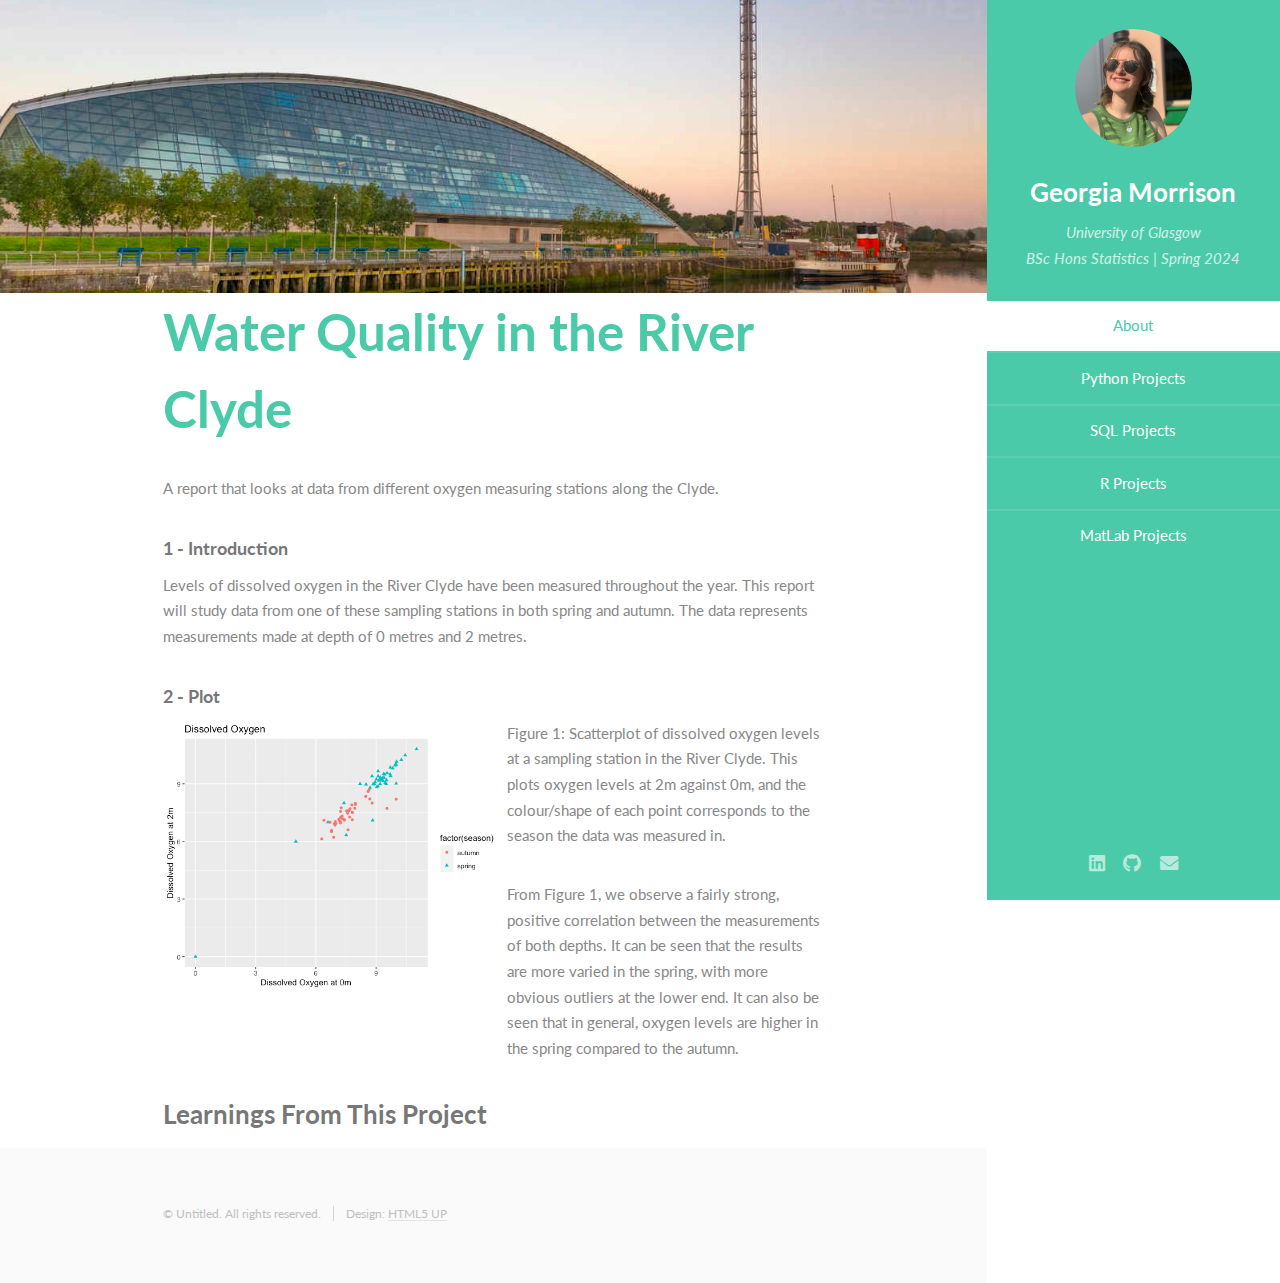
==== commit c9420674: "Update clyde-water-quality.html" ====
--- a/clyde-water-quality.html
+++ b/clyde-water-quality.html
@@ -63,9 +63,9 @@
 								<div style="width: 100%; overflow: hidden;">
 								     <div style="width: 48%; float: left;"> 
 									     <img height=270 src="images/0m by 2m.png">
-									     <p>Figure 1: Scatterplot of dissolved oxygen levels at a sampling station in the River Clyde. This plots oxygen levels at 2m against 0m, and the colour/shape of each point corresponds to the season the data was measured in.</p>
 									</div>
 								     <div style="margin-left: 52%;"> 
+									     <p>Figure 1: Scatterplot of dissolved oxygen levels at a sampling station in the River Clyde. This plots oxygen levels at 2m against 0m, and the colour/shape of each point corresponds to the season the data was measured in.</p>
 									     <p>From Figure 1, we observe a fairly strong, positive correlation between the measurements of both depths. It can be seen that the results are more varied in the spring, with more obvious outliers at the lower end. It can also be seen that in general, oxygen levels are higher in the spring compared to the autumn.</p>
 									 </div>
 								</div>
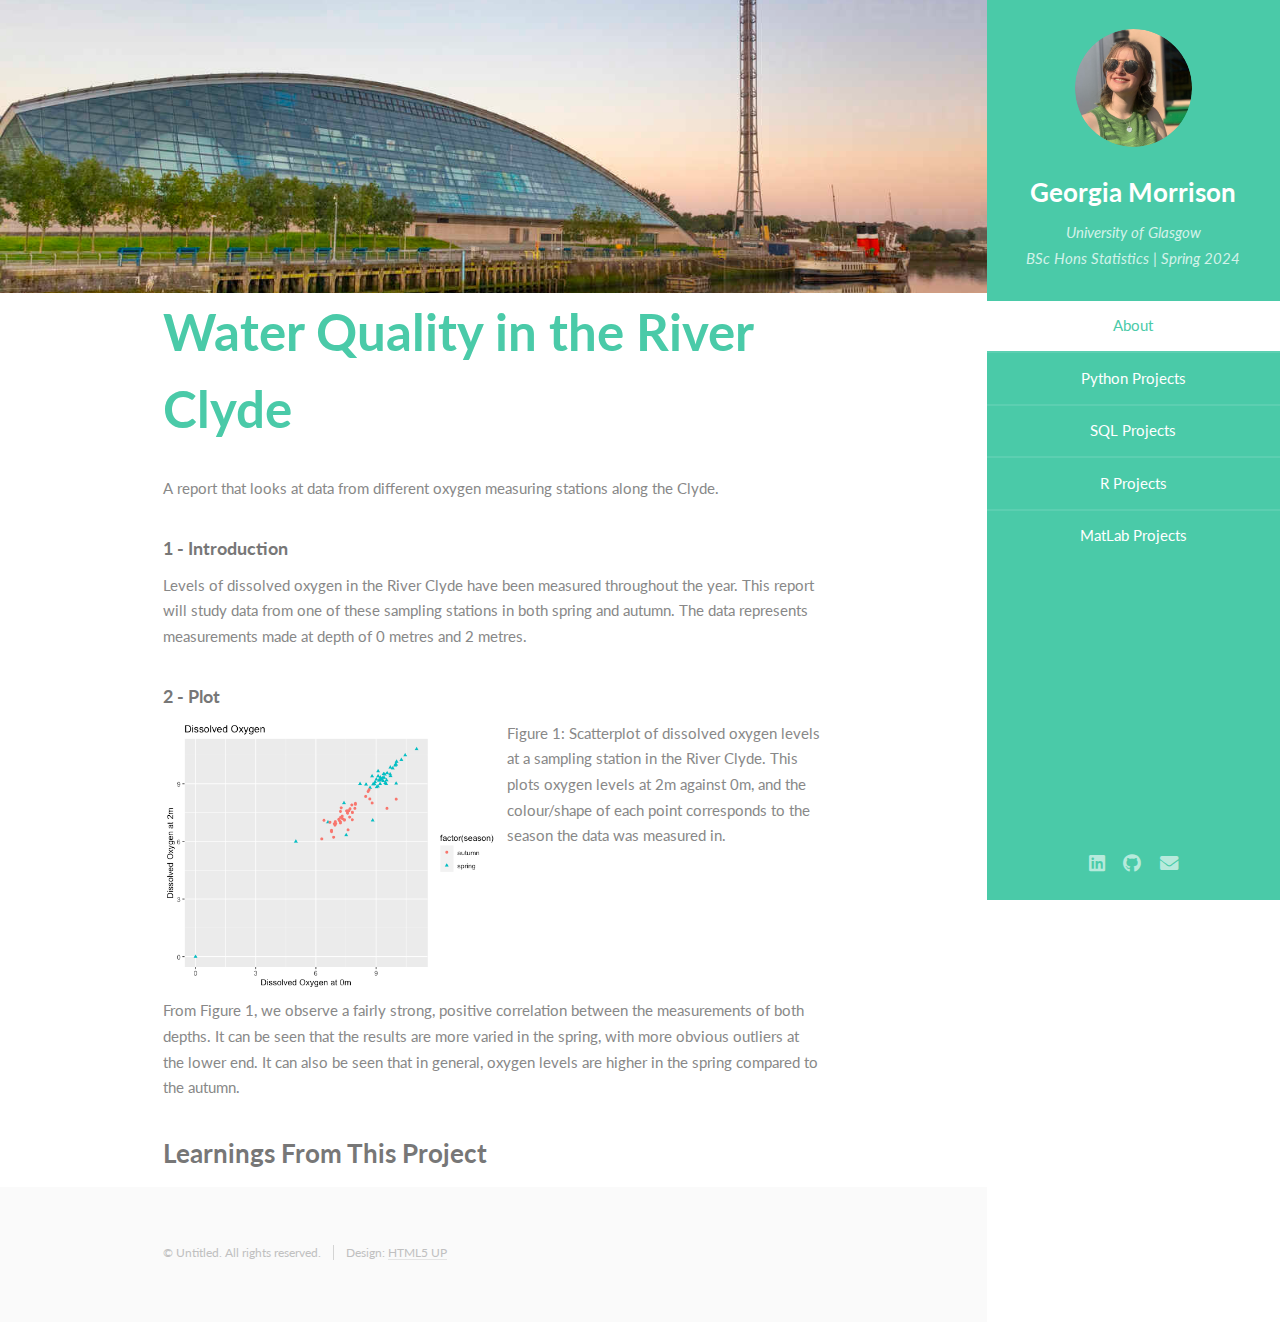
==== commit 4026e67d: "Update clyde-water-quality.html" ====
--- a/clyde-water-quality.html
+++ b/clyde-water-quality.html
@@ -66,10 +66,10 @@
 									</div>
 								     <div style="margin-left: 52%;"> 
 									     <p>Figure 1: Scatterplot of dissolved oxygen levels at a sampling station in the River Clyde. This plots oxygen levels at 2m against 0m, and the colour/shape of each point corresponds to the season the data was measured in.</p>
-									     <p>From Figure 1, we observe a fairly strong, positive correlation between the measurements of both depths. It can be seen that the results are more varied in the spring, with more obvious outliers at the lower end. It can also be seen that in general, oxygen levels are higher in the spring compared to the autumn.</p>
-									 </div>
+									    </div>
 								</div>
-								
+								<p>From Figure 1, we observe a fairly strong, positive correlation between the measurements of both depths. It can be seen that the results are more varied in the spring, with more obvious outliers at the lower end. It can also be seen that in general, oxygen levels are higher in the spring compared to the autumn.</p>
+									 
 	
 								<h3>Learnings From This Project</h3>
 								
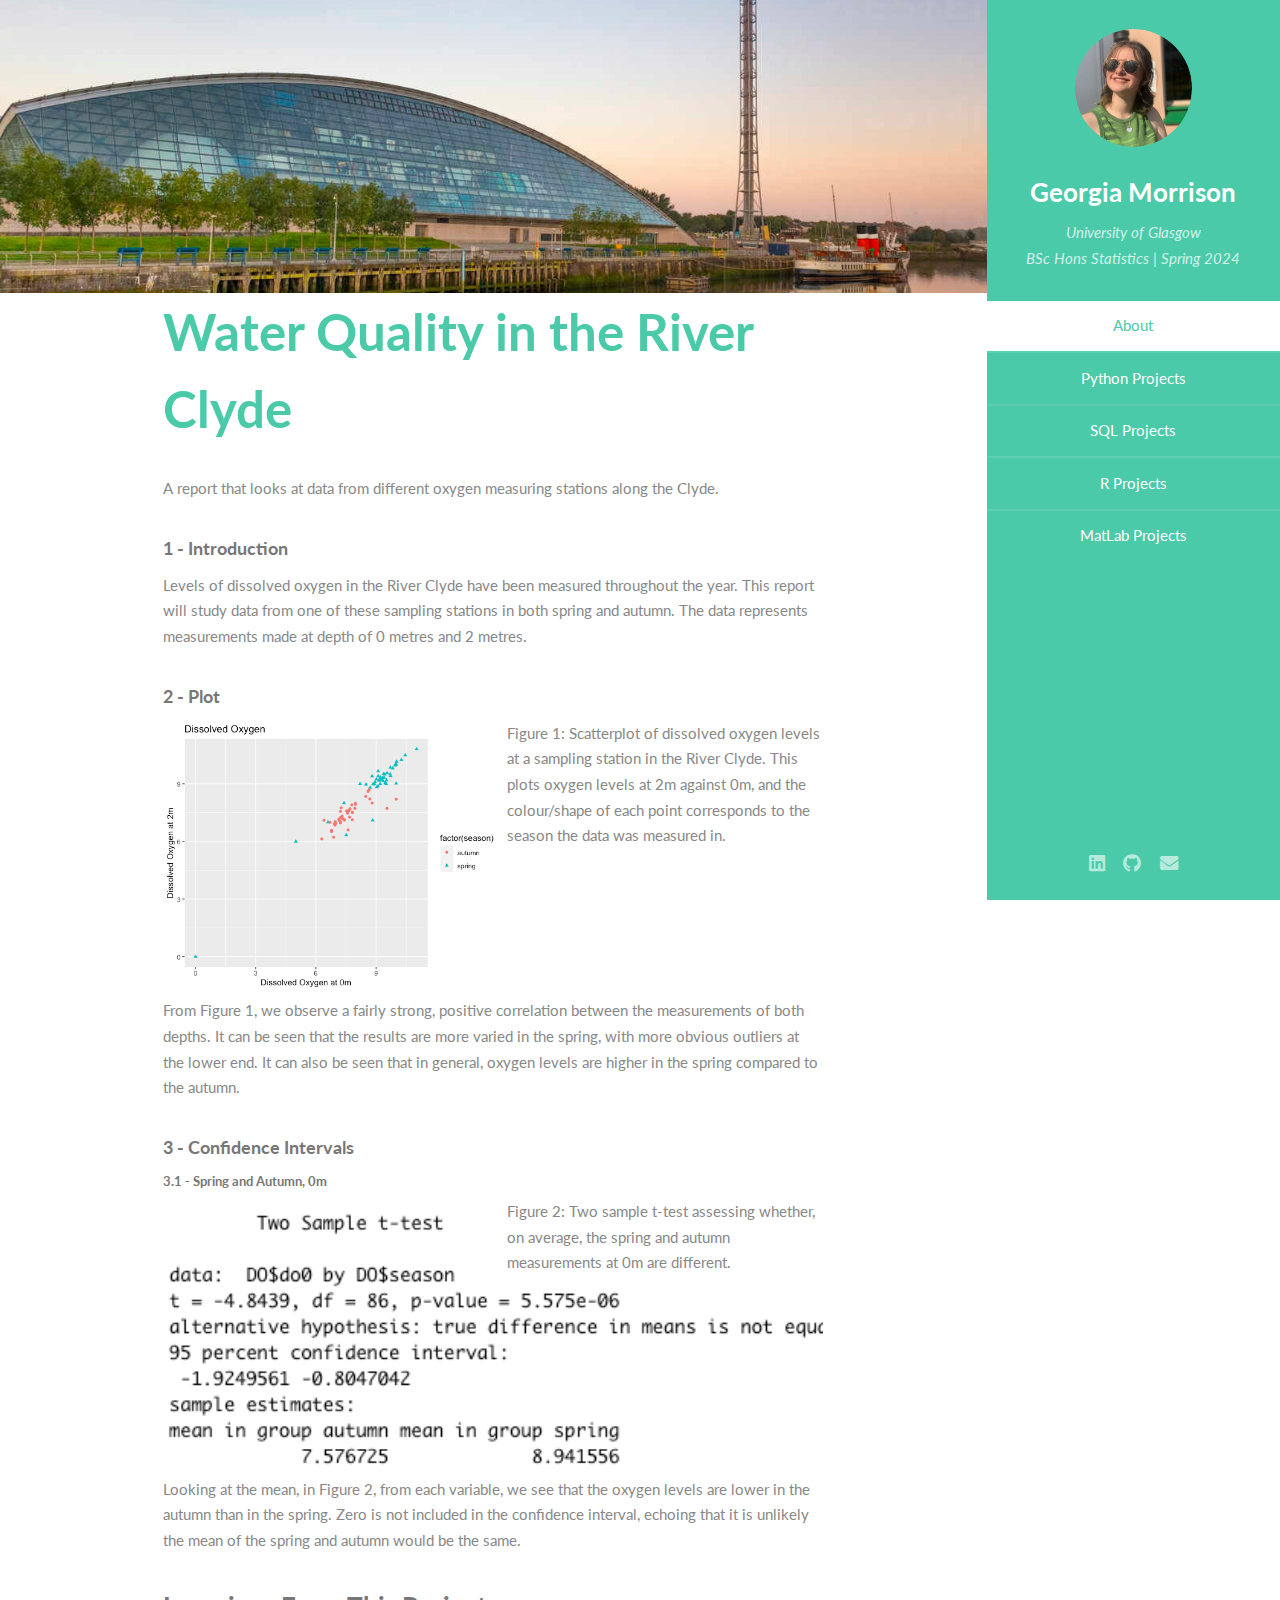
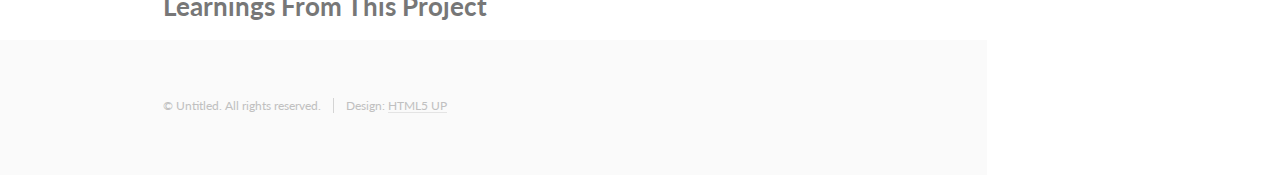
==== commit 0bb0701a: "Update clyde-water-quality.html" ====
--- a/clyde-water-quality.html
+++ b/clyde-water-quality.html
@@ -70,7 +70,17 @@
 								</div>
 								<p>From Figure 1, we observe a fairly strong, positive correlation between the measurements of both depths. It can be seen that the results are more varied in the spring, with more obvious outliers at the lower end. It can also be seen that in general, oxygen levels are higher in the spring compared to the autumn.</p>
 									 
-	
+								<h4>3 - Confidence Intervals</h4>
+								<h5>3.1 - Spring and Autumn, 0m</h5>
+								<div style="width: 100%; overflow: hidden;">
+								     <div style="width: 48%; float: left;"> 
+									     <img height=270 src="images/Spring-autumn-0m.png">
+									</div>
+								     <div style="margin-left: 52%;"> 
+									     <p>Figure 2: Two sample t-test assessing whether, on average, the spring and autumn measurements at 0m are different.</p>
+									    </div>
+								</div>
+								<p>Looking at the mean, in Figure 2, from each variable, we see that the oxygen levels are lower in the autumn than in the spring. Zero is not included in the confidence interval, echoing that it is unlikely the mean of the spring and autumn would be the same.</p>
 								<h3>Learnings From This Project</h3>
 								
 							</div>
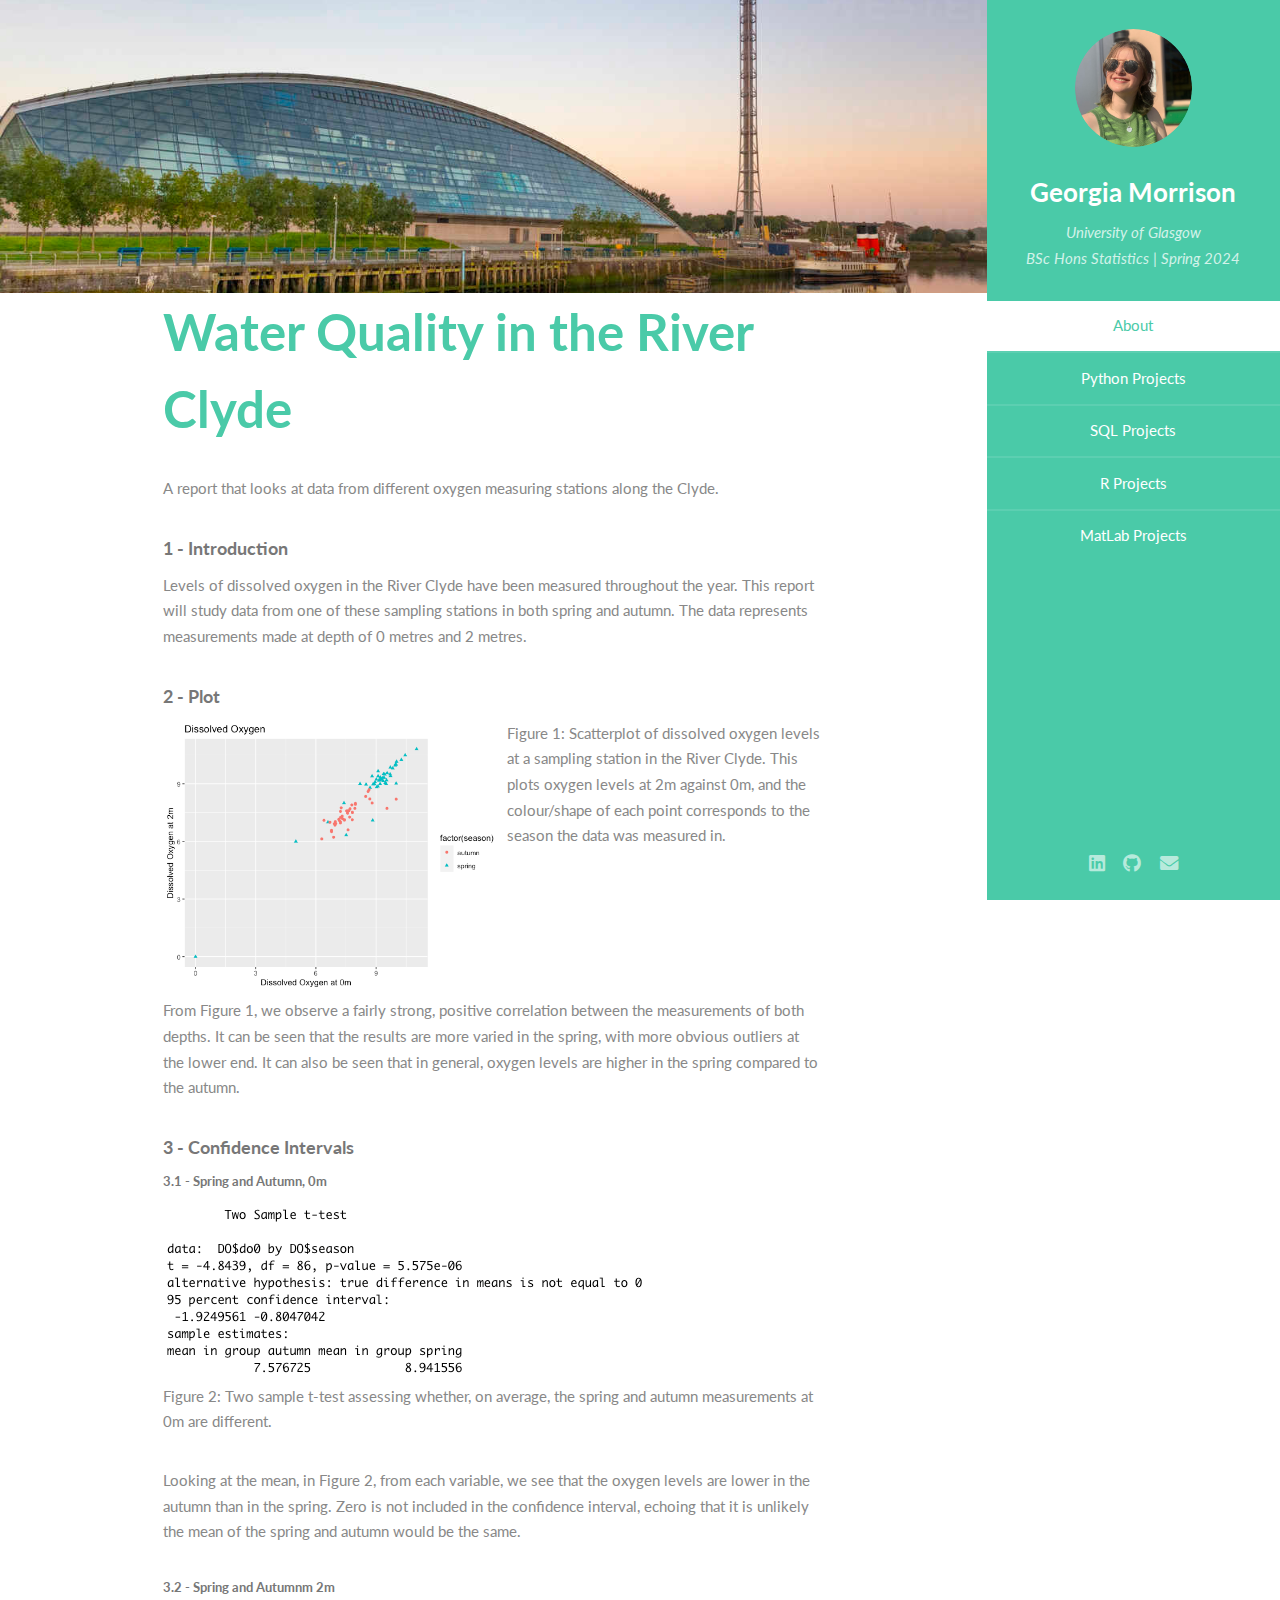
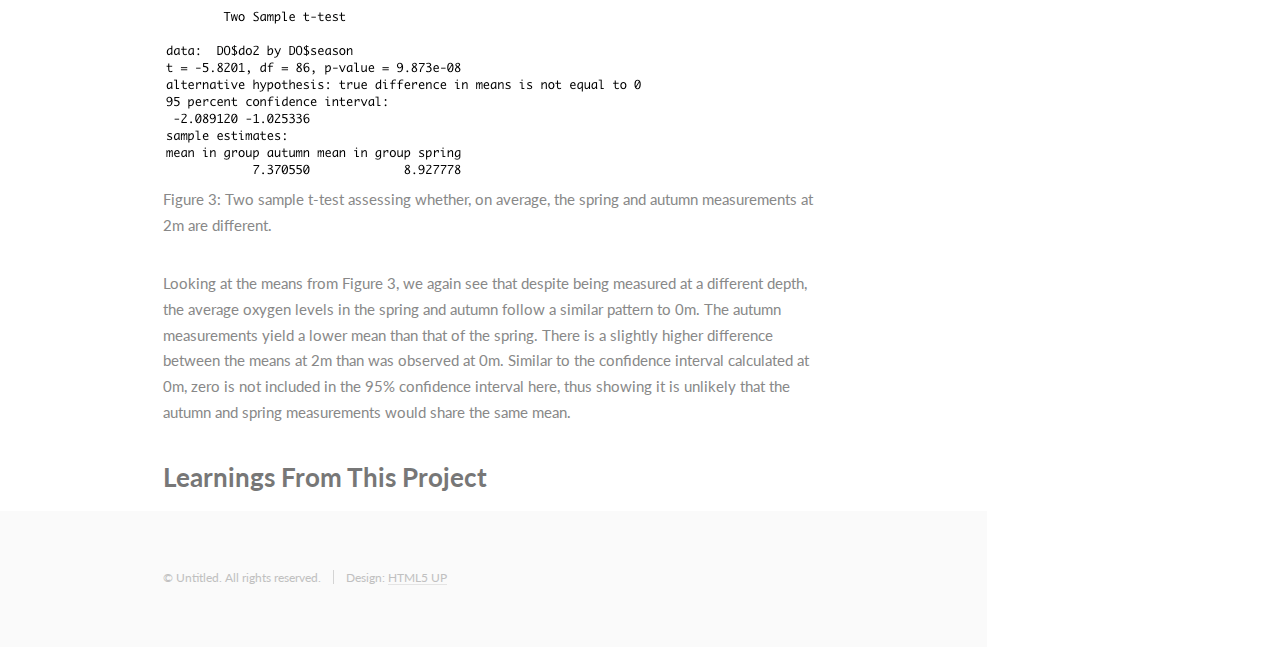
==== commit bbd3f667: "Update clyde-water-quality.html" ====
--- a/clyde-water-quality.html
+++ b/clyde-water-quality.html
@@ -72,15 +72,15 @@
 									 
 								<h4>3 - Confidence Intervals</h4>
 								<h5>3.1 - Spring and Autumn, 0m</h5>
-								<div style="width: 100%; overflow: hidden;">
-								     <div style="width: 48%; float: left;"> 
-									     <img height=270 src="images/Spring-autumn-0m.png">
-									</div>
-								     <div style="margin-left: 52%;"> 
-									     <p>Figure 2: Two sample t-test assessing whether, on average, the spring and autumn measurements at 0m are different.</p>
-									    </div>
-								</div>
+								<img src="images/Spring-autumn-0m.png">
+								<p>Figure 2: Two sample t-test assessing whether, on average, the spring and autumn measurements at 0m are different.</p>
 								<p>Looking at the mean, in Figure 2, from each variable, we see that the oxygen levels are lower in the autumn than in the spring. Zero is not included in the confidence interval, echoing that it is unlikely the mean of the spring and autumn would be the same.</p>
+								
+								<h5>3.2 - Spring and Autumnm 2m</h5>
+								<img src="images/Spring-autumn-2m.png">
+								<p>Figure 3: Two sample t-test assessing whether, on average, the spring and autumn measurements at 2m are different.</p>
+								<p>Looking at the means from Figure 3, we again see that despite being measured at a different depth, the average oxygen levels in the spring and autumn follow a similar pattern to 0m. The autumn measurements yield a lower mean than that of the spring. There is a slightly higher difference between the means at 2m than was observed at 0m. Similar to the confidence interval calculated at 0m, zero is not included in the 95% confidence interval here, thus showing it is unlikely that the autumn and spring measurements would share the same mean.</p>
+								
 								<h3>Learnings From This Project</h3>
 								
 							</div>
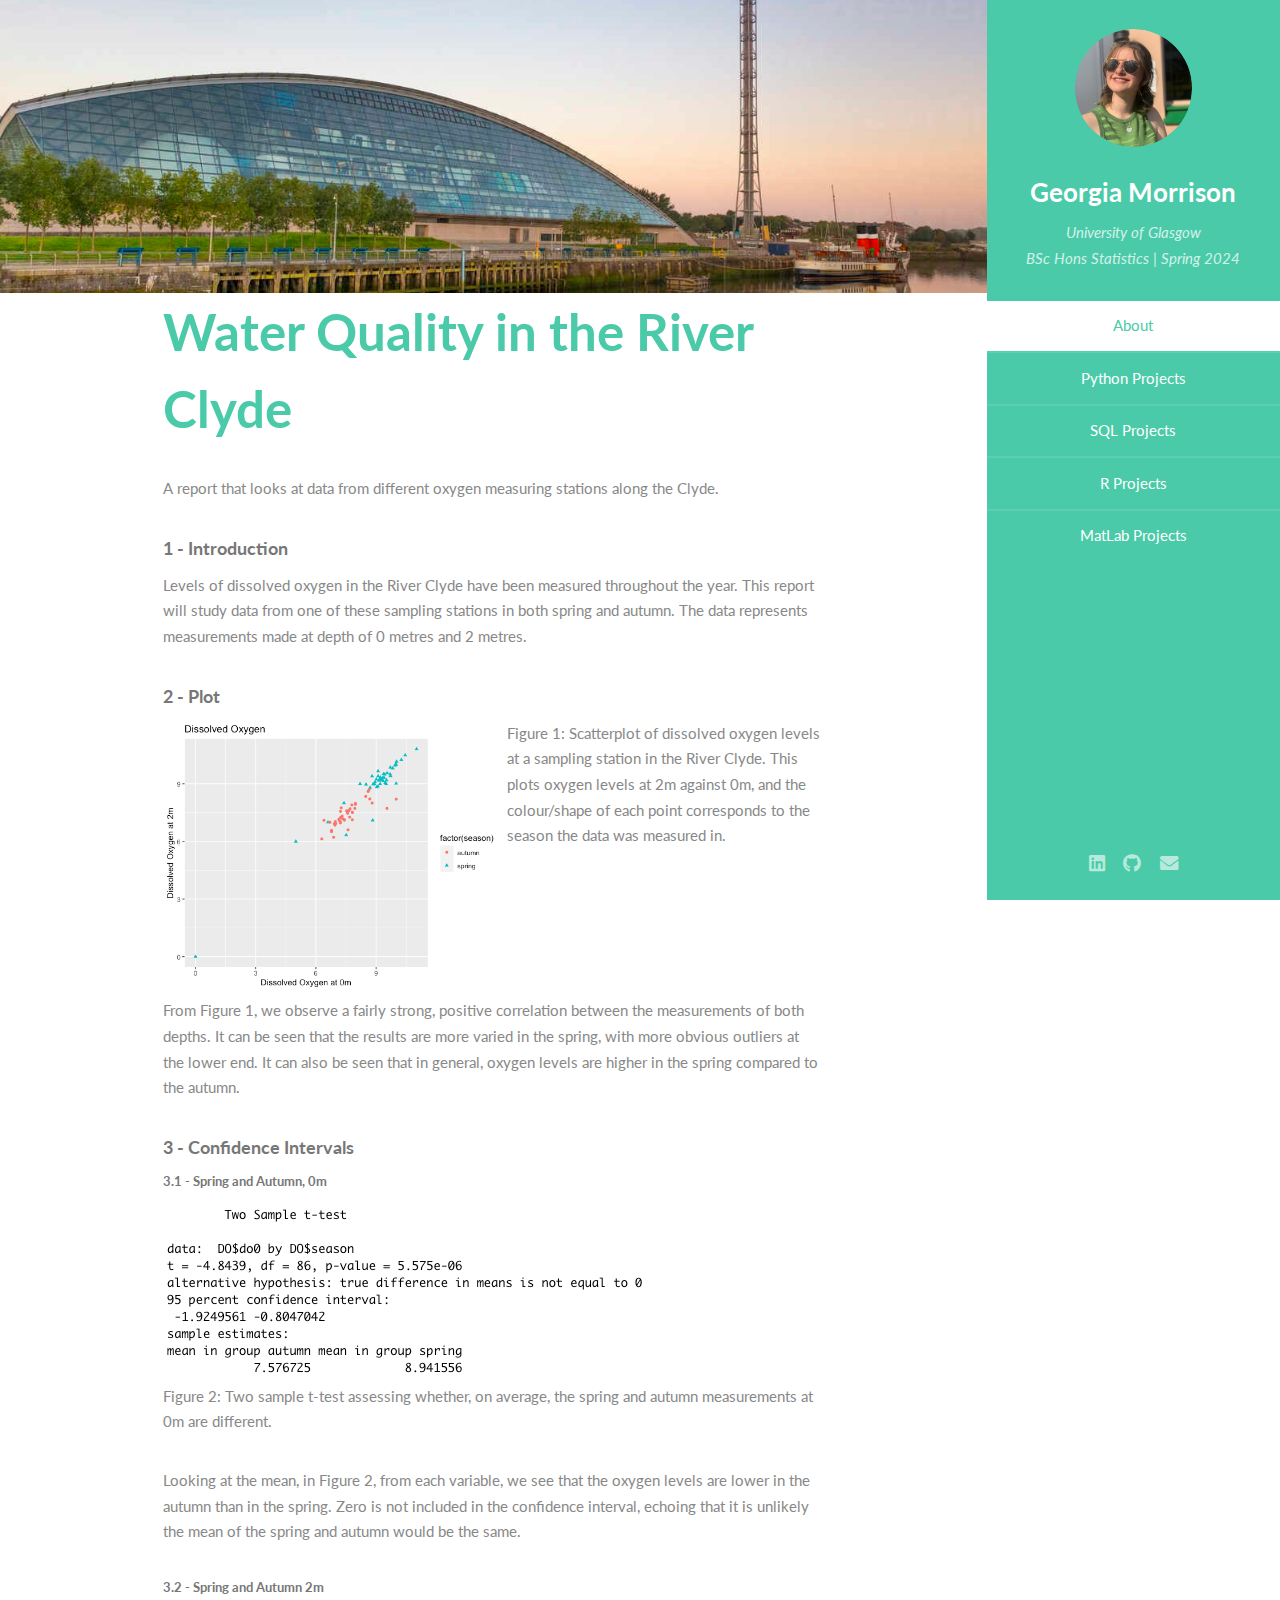
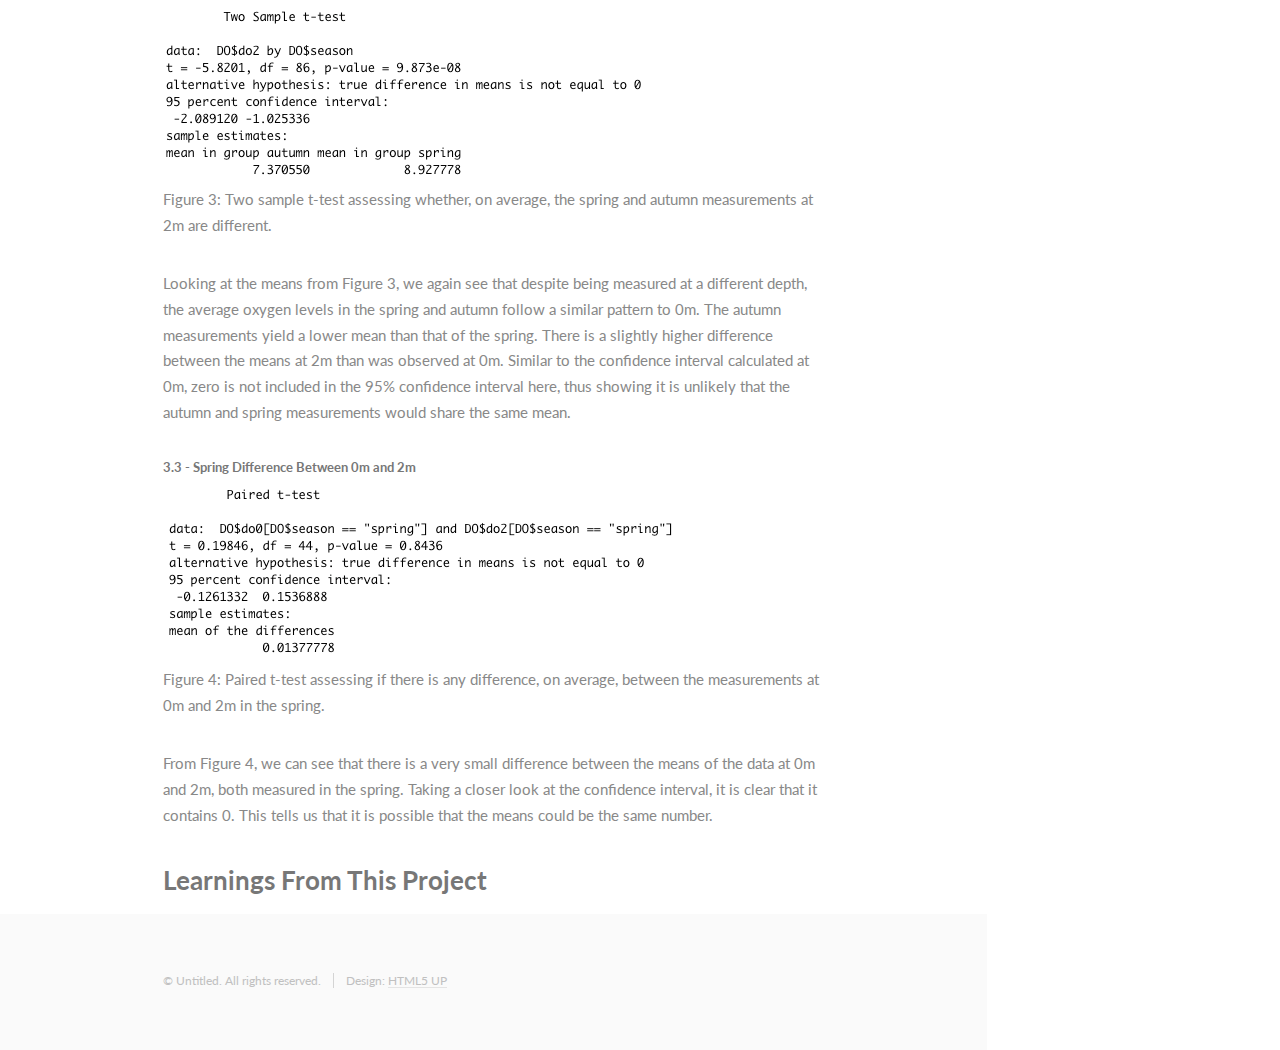
==== commit 088381d4: "Update clyde-water-quality.html" ====
--- a/clyde-water-quality.html
+++ b/clyde-water-quality.html
@@ -76,10 +76,15 @@
 								<p>Figure 2: Two sample t-test assessing whether, on average, the spring and autumn measurements at 0m are different.</p>
 								<p>Looking at the mean, in Figure 2, from each variable, we see that the oxygen levels are lower in the autumn than in the spring. Zero is not included in the confidence interval, echoing that it is unlikely the mean of the spring and autumn would be the same.</p>
 								
-								<h5>3.2 - Spring and Autumnm 2m</h5>
+								<h5>3.2 - Spring and Autumn 2m</h5>
 								<img src="images/Spring-autumn-2m.png">
 								<p>Figure 3: Two sample t-test assessing whether, on average, the spring and autumn measurements at 2m are different.</p>
 								<p>Looking at the means from Figure 3, we again see that despite being measured at a different depth, the average oxygen levels in the spring and autumn follow a similar pattern to 0m. The autumn measurements yield a lower mean than that of the spring. There is a slightly higher difference between the means at 2m than was observed at 0m. Similar to the confidence interval calculated at 0m, zero is not included in the 95% confidence interval here, thus showing it is unlikely that the autumn and spring measurements would share the same mean.</p>
+								
+								<h5>3.3 - Spring Difference Between 0m and 2m</h5>
+								<img src="images/spring-difference.png">
+								<p>Figure 4: Paired t-test assessing if there is any difference, on average, between the measurements at 0m and 2m in the spring.</p>
+								<p>From Figure 4, we can see that there is a very small difference between the means of the data at 0m and 2m, both measured in the spring. Taking a closer look at the confidence interval, it is clear that it contains 0. This tells us that it is possible that the means could be the same number.</p>
 								
 								<h3>Learnings From This Project</h3>
 								
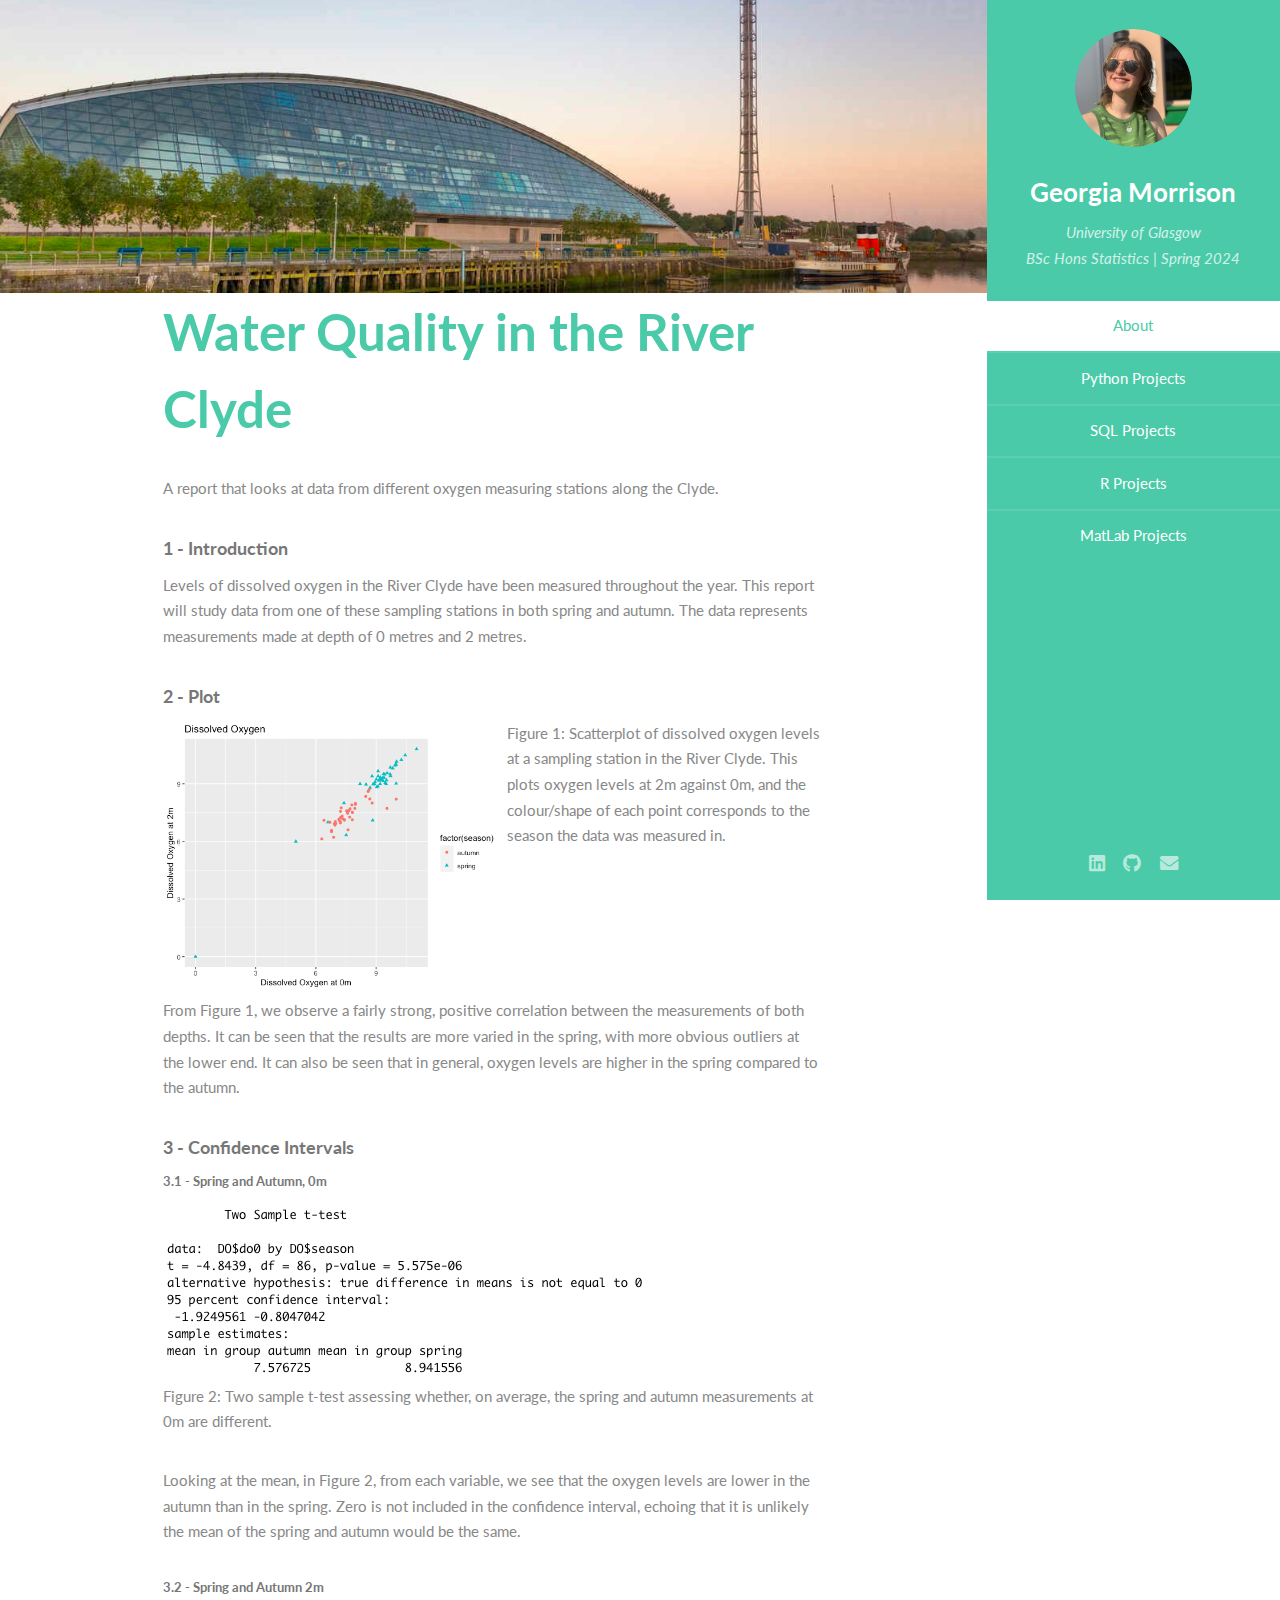
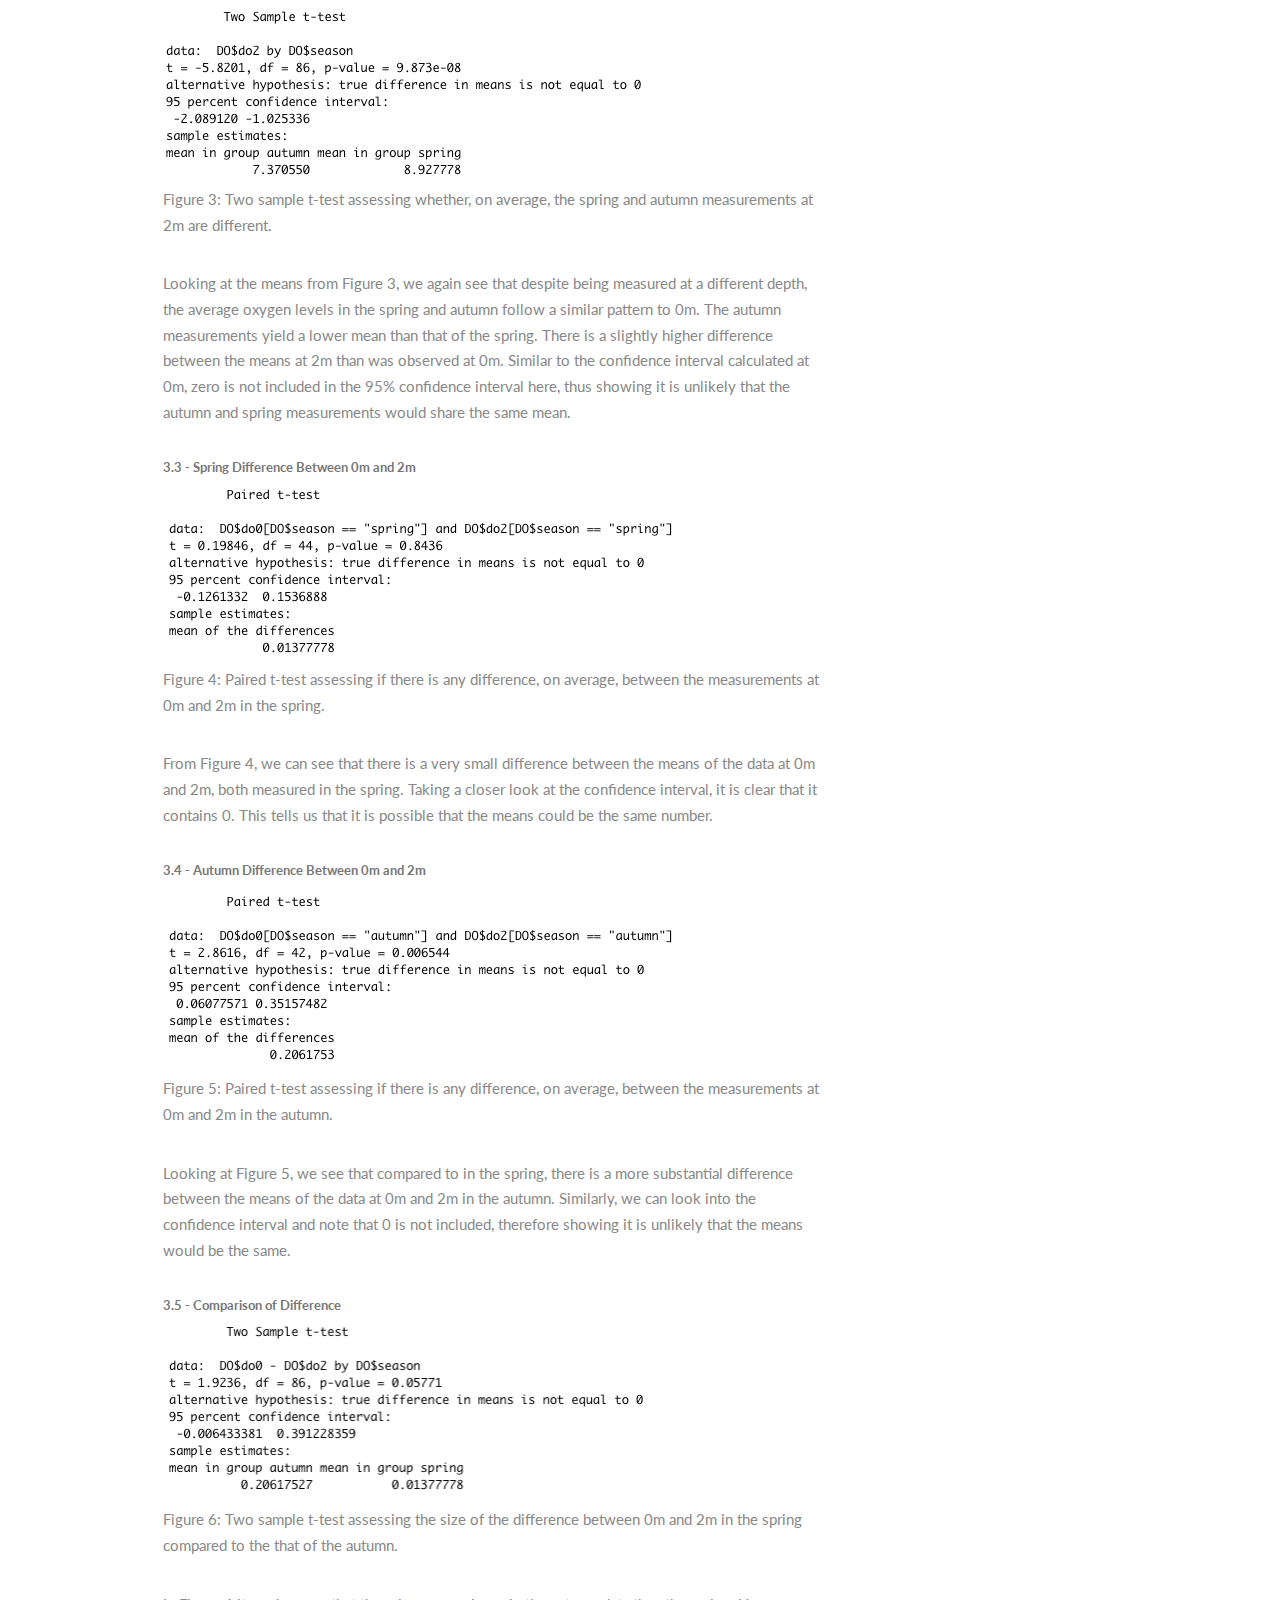
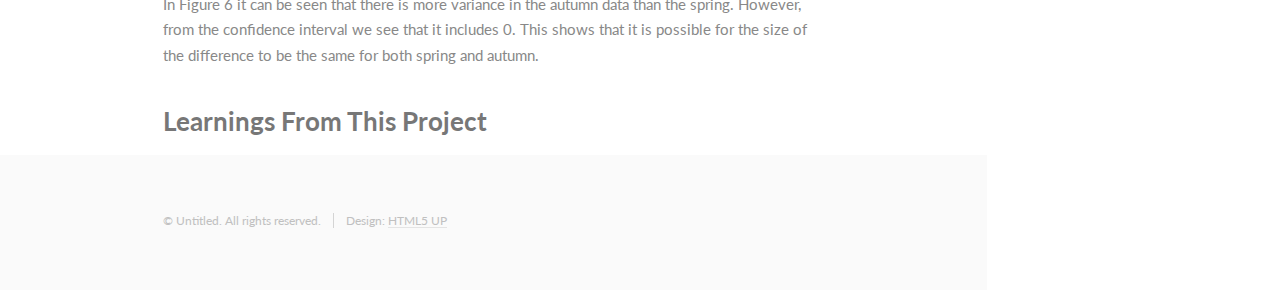
==== commit b097d343: "Update clyde-water-quality.html" ====
--- a/clyde-water-quality.html
+++ b/clyde-water-quality.html
@@ -85,6 +85,16 @@
 								<img src="images/spring-difference.png">
 								<p>Figure 4: Paired t-test assessing if there is any difference, on average, between the measurements at 0m and 2m in the spring.</p>
 								<p>From Figure 4, we can see that there is a very small difference between the means of the data at 0m and 2m, both measured in the spring. Taking a closer look at the confidence interval, it is clear that it contains 0. This tells us that it is possible that the means could be the same number.</p>
+								
+								<h5>3.4 - Autumn Difference Between 0m and 2m</h5>
+								<img src="images/autumn-difference.png">
+								<p>Figure 5: Paired t-test assessing if there is any difference, on average, between the measurements at 0m and 2m in the autumn.</p>
+								<p>Looking at Figure 5, we see that compared to in the spring, there is a more substantial difference between the means of the data at 0m and 2m in the autumn. Similarly, we can look into the confidence interval and note that 0 is not included, therefore showing it is unlikely that the means would be the same.</p>
+								
+								<h5>3.5 - Comparison of Difference</h5>
+								<img src="images/difference-comparison.png">
+								<p>Figure 6: Two sample t-test assessing the size of the difference between 0m and 2m in the spring compared to the that of the autumn.</p>
+								<p>In Figure 6 it can be seen that there is more variance in the autumn data than the spring. However, from the confidence interval we see that it includes 0. This shows that it is possible for the size of the difference to be the same for both spring and autumn.</p>
 								
 								<h3>Learnings From This Project</h3>
 								
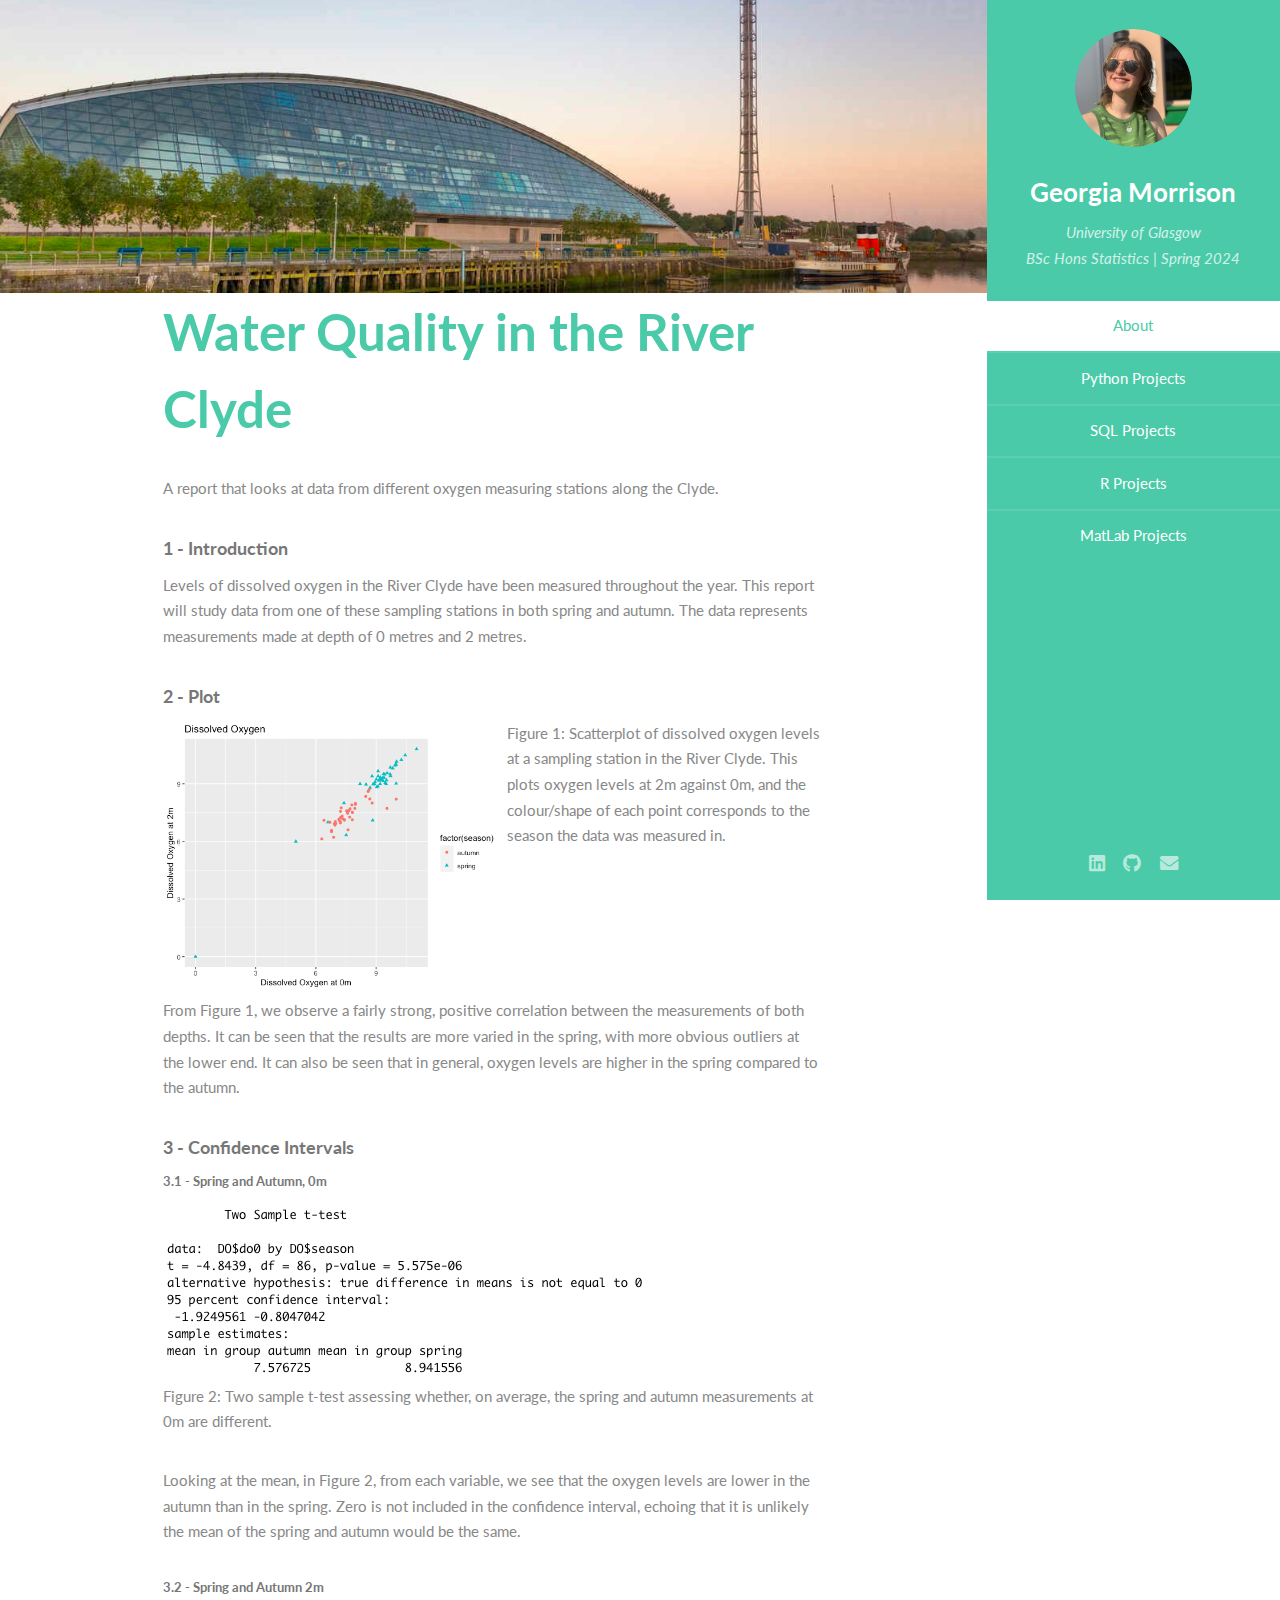
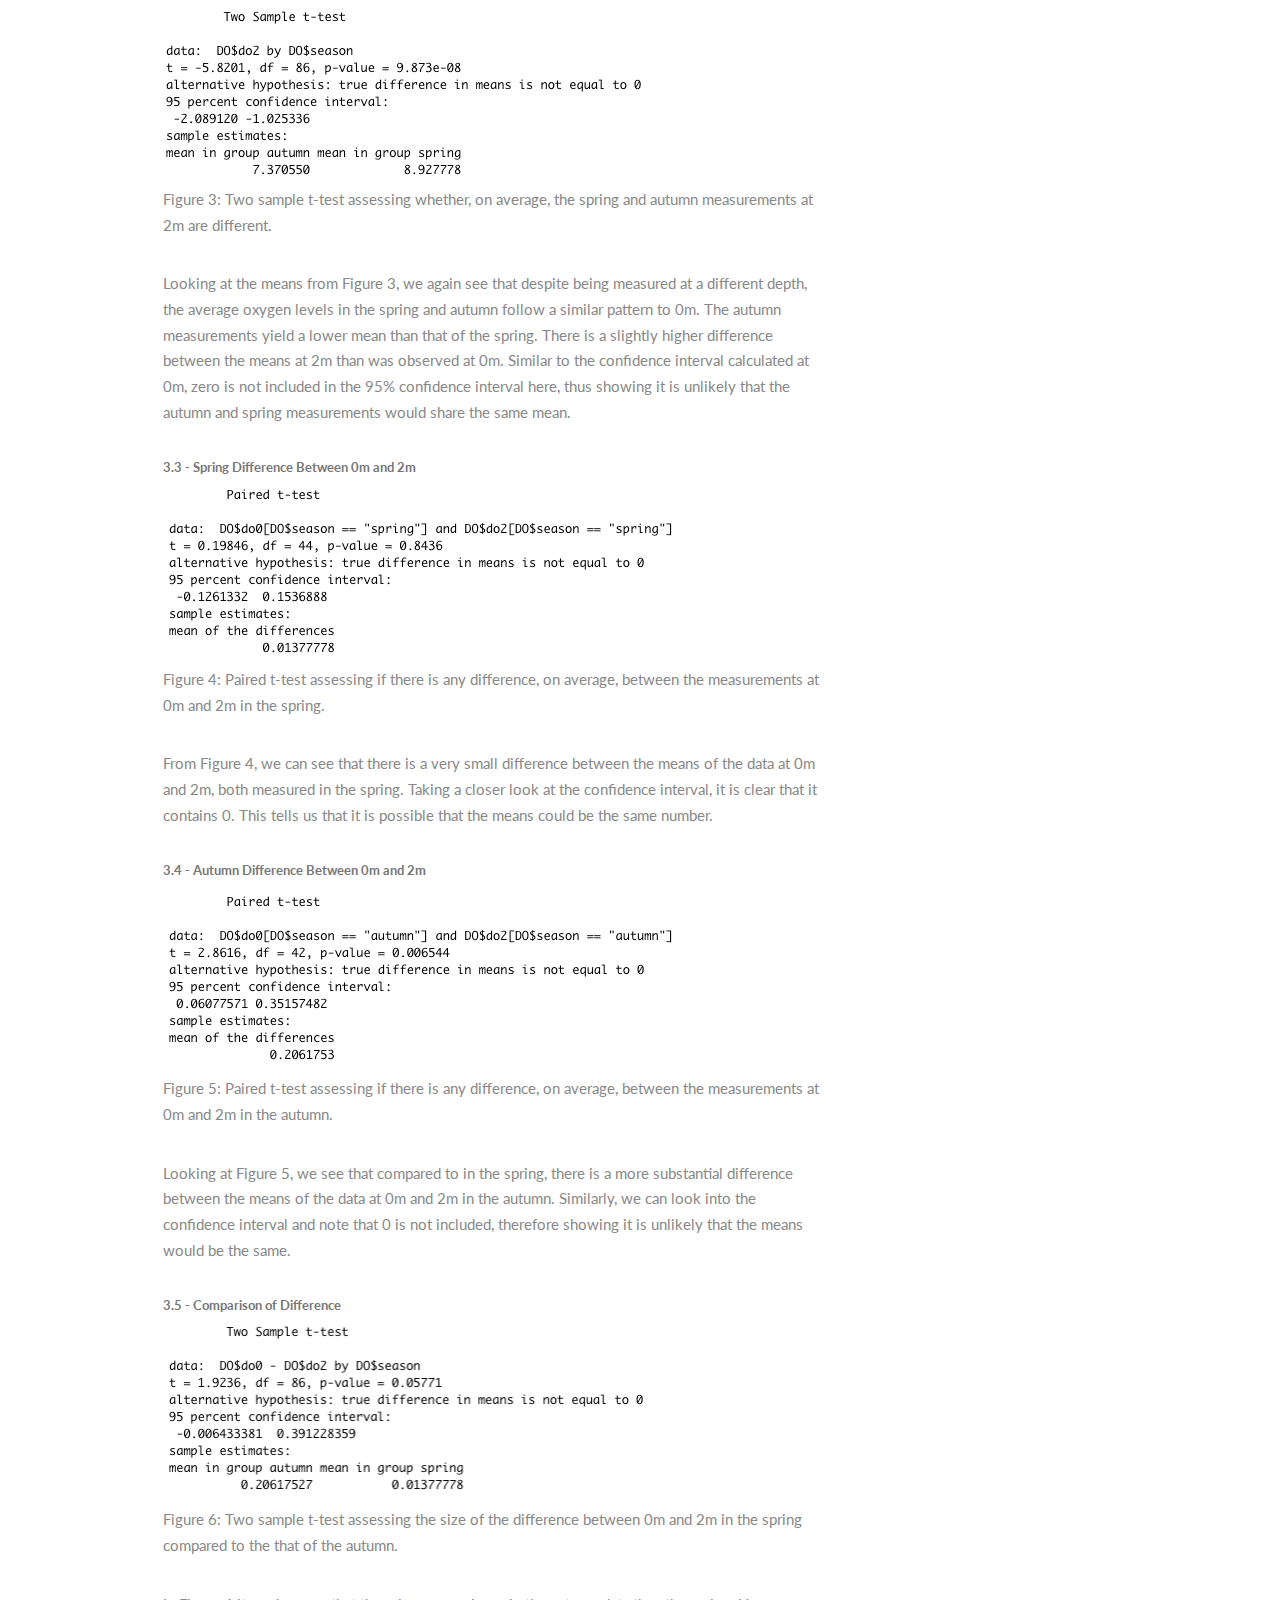
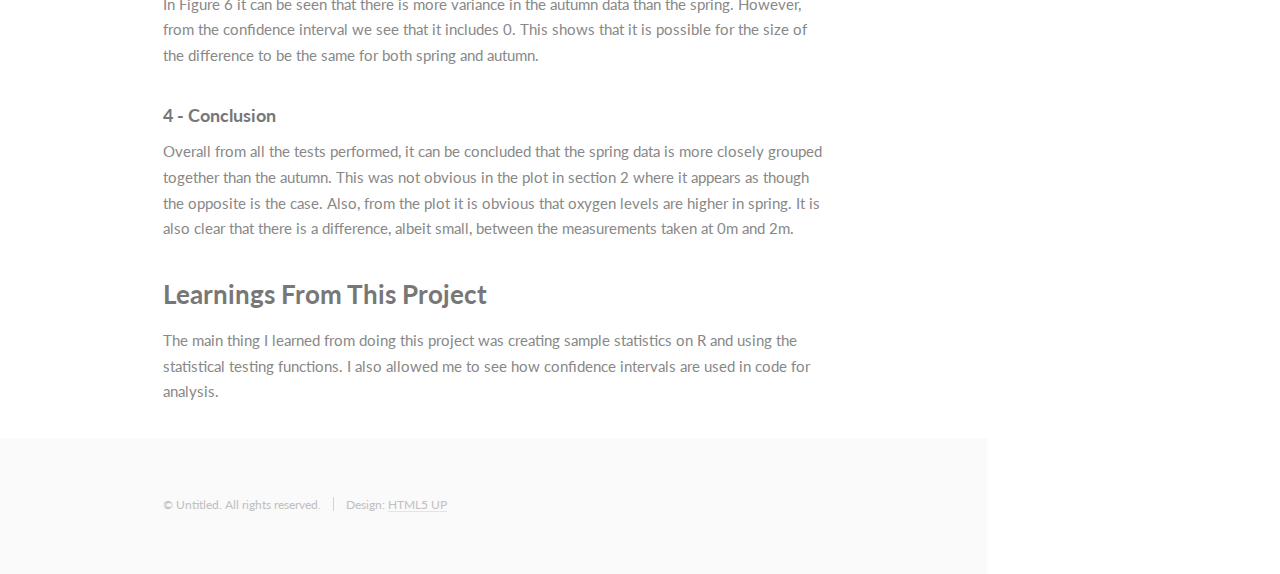
==== commit f0a95881: "Update clyde-water-quality.html" ====
--- a/clyde-water-quality.html
+++ b/clyde-water-quality.html
@@ -96,8 +96,12 @@
 								<p>Figure 6: Two sample t-test assessing the size of the difference between 0m and 2m in the spring compared to the that of the autumn.</p>
 								<p>In Figure 6 it can be seen that there is more variance in the autumn data than the spring. However, from the confidence interval we see that it includes 0. This shows that it is possible for the size of the difference to be the same for both spring and autumn.</p>
 								
+								<h4>4 - Conclusion</h4>
+								<p>Overall from all the tests performed, it can be concluded that the spring data is more closely grouped together than the autumn. This was not obvious in the plot in section 2 where it appears as though the opposite is the case. Also, from the plot it is obvious that oxygen levels are higher in spring. It is also clear that there is a difference, albeit small, between the measurements taken at 0m and 2m.</p>
+								
+								
 								<h3>Learnings From This Project</h3>
-								
+								<p>The main thing I learned from doing this project was creating sample statistics on R and using the statistical testing functions. I also allowed me to see how confidence intervals are used in code for analysis.</p>
 							</div>
 						</section>
 
